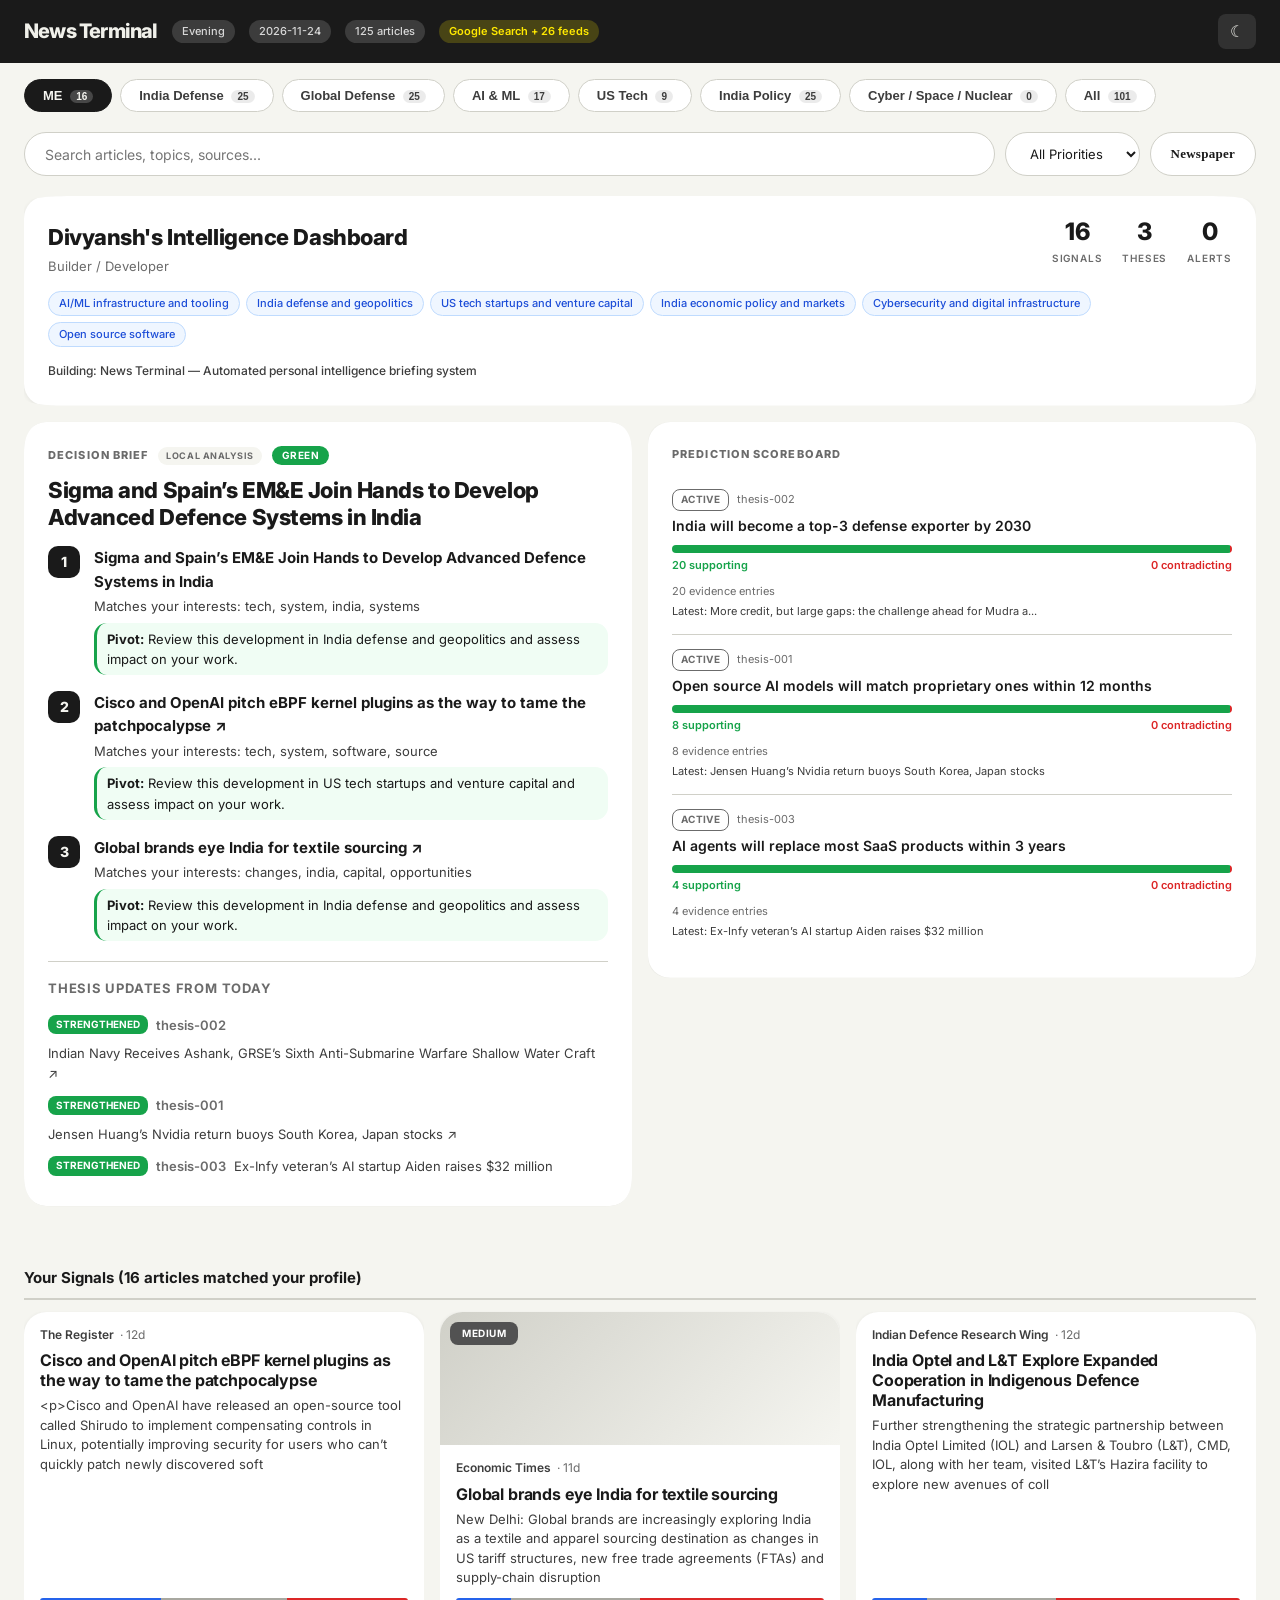
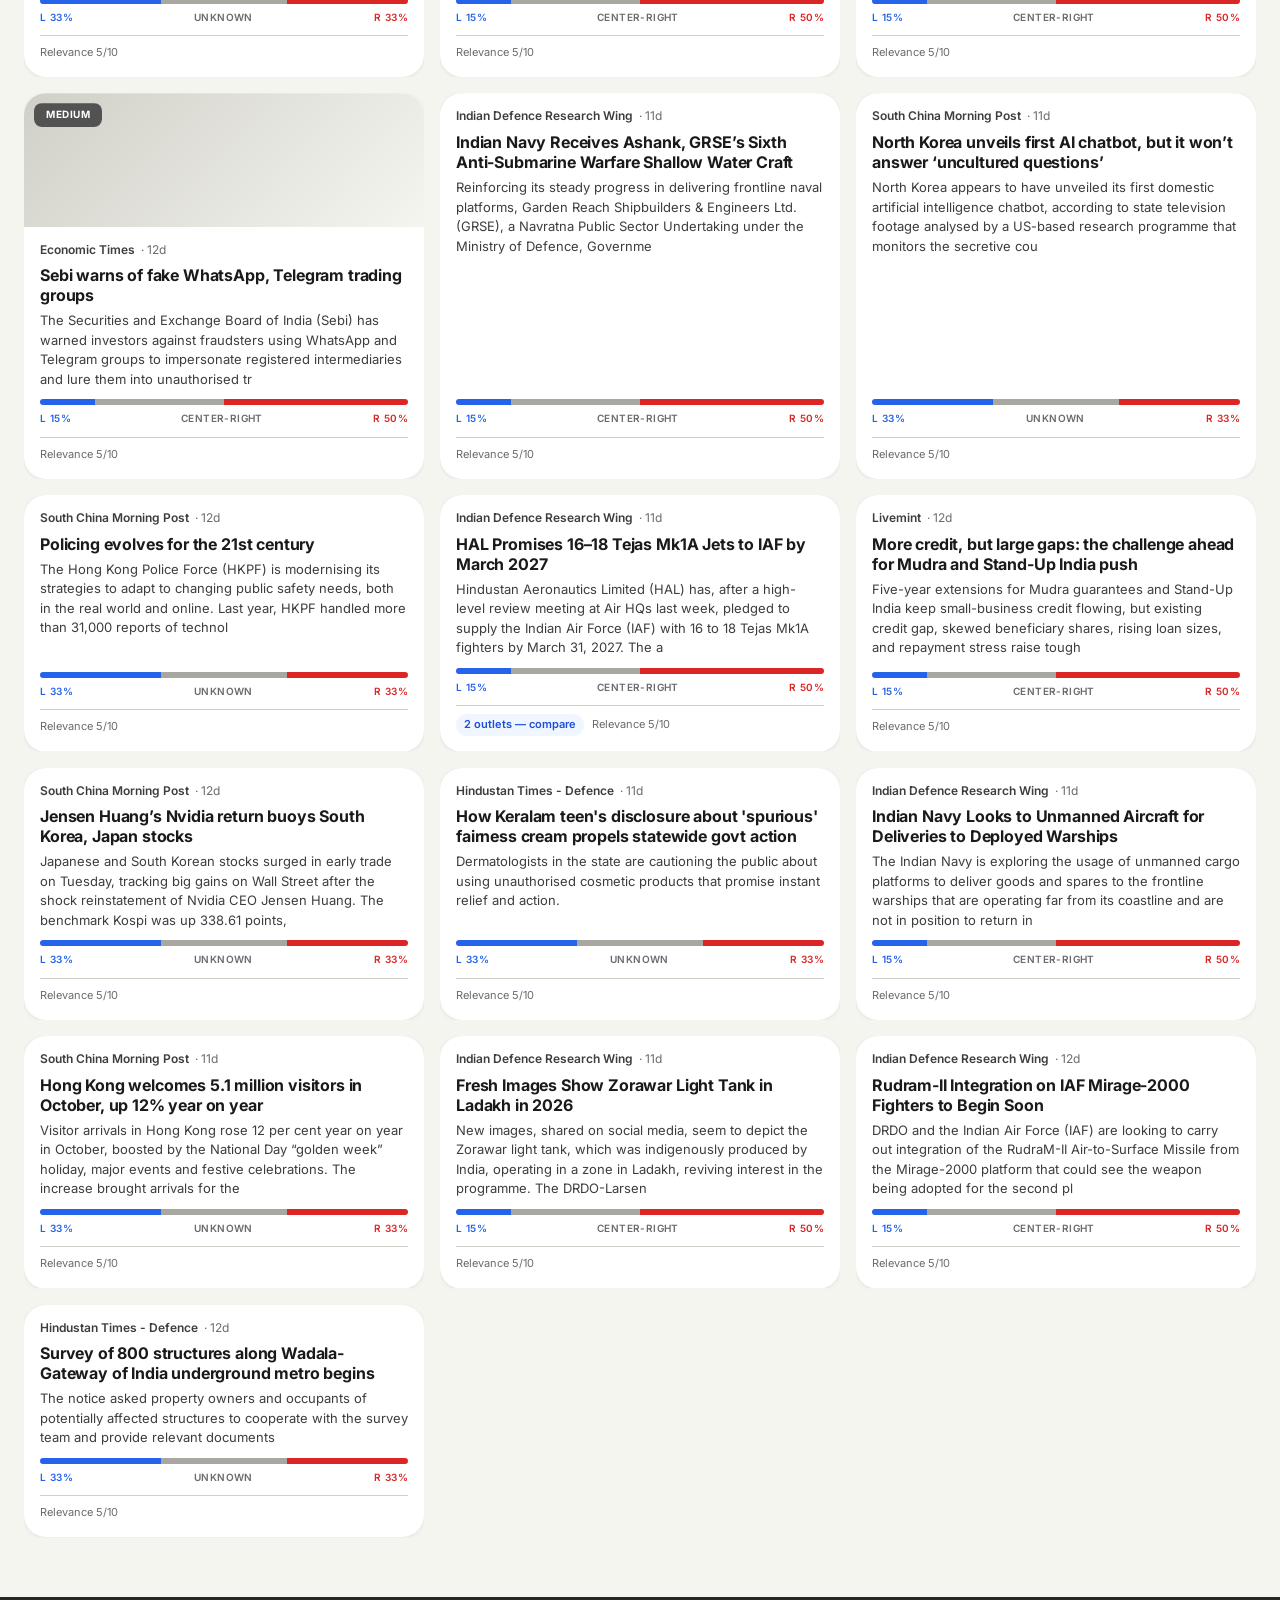
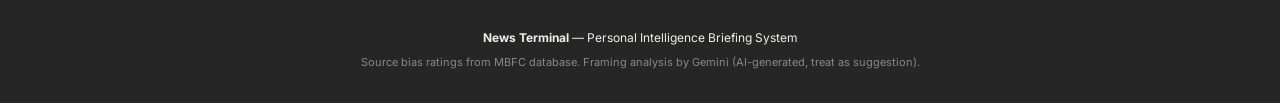
==== index.html @ 8376b2a1 "deploy: 3d74834f32199b08f7113f3675ec1d09729b3085" ====
<!DOCTYPE html>
<html lang="en" data-theme="auto">
<head>
  <meta charset="utf-8">
  <meta name="viewport" content="width=device-width, initial-scale=1">
  <title>News Terminal — Evening Briefing</title>
  <link rel="stylesheet" href="assets/style.css">
  <meta name="description" content="Personal Intelligence Briefing System — 2026-11-24">
</head>
<body>
  <!-- Squircle (quintic superellipse) clip-path definitions.
       Unlike border-radius (circular arcs with visible "pinch" at tangent transitions),
       these use continuous-curvature Bézier curves matching Apple's iOS corner shape.
       Each corner is a compound curve: ease-in → turn → ease-out. -->
  <svg width="0" height="0" style="position:absolute">
    <defs>
      <!-- Large squircle for cards (r≈6%, iOS-style smooth corners) -->
      <clipPath id="sq" clipPathUnits="objectBoundingBox">
        <path d="M 0.092,0 L 0.908,0
          C 0.935,0 0.948,0 0.961,0
          C 0.986,0 1,0.014 1,0.039
          C 1,0.052 1,0.065 1,0.092
          L 1,0.908
          C 1,0.935 1,0.948 1,0.961
          C 1,0.986 0.986,1 0.961,1
          C 0.948,1 0.935,1 0.908,1
          L 0.092,1
          C 0.065,1 0.052,1 0.039,1
          C 0.014,1 0,0.986 0,0.961
          C 0,0.948 0,0.935 0,0.908
          L 0,0.092
          C 0,0.065 0,0.052 0,0.039
          C 0,0.014 0.014,0 0.039,0
          C 0.052,0 0.065,0 0.092,0 Z"/>
      </clipPath>
      <!-- Small squircle for badges/pills (tighter radius) -->
      <clipPath id="sq-sm" clipPathUnits="objectBoundingBox">
        <path d="M 0.15,0 L 0.85,0
          C 0.9,0 0.94,0 0.96,0.01
          C 0.99,0.04 1,0.08 1,0.15
          L 1,0.85
          C 1,0.92 0.99,0.96 0.96,0.99
          C 0.94,1 0.9,1 0.85,1
          L 0.15,1
          C 0.08,1 0.04,0.99 0.01,0.96
          C 0,0.92 0,0.88 0,0.85
          L 0,0.15
          C 0,0.08 0.01,0.04 0.04,0.01
          C 0.08,0 0.12,0 0.15,0 Z"/>
      </clipPath>
    </defs>
  </svg>

  <header class="header">
    <div class="header-content">
      <div class="header-left">
        <h1 class="logo">News Terminal</h1>
        <span class="slot-badge">Evening</span>
        <span class="date-badge">2026-11-24</span>
        <span class="count-badge">125 articles</span>
        <span class="scan-badge">Google Search + 26 feeds</span>
      </div>
      <div class="header-right">
        <button id="theme-toggle" class="btn-icon" title="Toggle theme">
          <span class="icon-sun">&#9788;</span>
          <span class="icon-moon">&#9790;</span>
        </button>
      </div>
    </div>
  </header>

  <nav class="tabs" id="tabs">
    <button class="tab active" data-category="me">
      ME
      <span class="tab-count" data-count-for="me">0</span>
    </button>
    
    <button class="tab" data-category="india_defense">
      India Defense
      <span class="tab-count" data-count-for="india_defense">0</span>
    </button>
    
    <button class="tab" data-category="global_defense">
      Global Defense
      <span class="tab-count" data-count-for="global_defense">0</span>
    </button>
    
    <button class="tab" data-category="ai_ml">
      AI &amp; ML
      <span class="tab-count" data-count-for="ai_ml">0</span>
    </button>
    
    <button class="tab" data-category="us_tech">
      US Tech
      <span class="tab-count" data-count-for="us_tech">0</span>
    </button>
    
    <button class="tab" data-category="india_policy">
      India Policy
      <span class="tab-count" data-count-for="india_policy">0</span>
    </button>
    
    <button class="tab" data-category="emerging_threats">
      Cyber / Space / Nuclear
      <span class="tab-count" data-count-for="emerging_threats">0</span>
    </button>
    
    <button class="tab" data-category="all">
      All
      <span class="tab-count" data-count-for="all">0</span>
    </button>
    
  </nav>

  <main class="main">
    <div class="toolbar">
      <input type="text" id="search" class="search-input" placeholder="Search articles, topics, sources...">
      <select id="priority-filter" class="select-filter">
        <option value="all">All Priorities</option>
        <option value="CRITICAL">Critical</option>
        <option value="HIGH">High</option>
        <option value="MEDIUM">Medium</option>
        <option value="LOW">Low</option>
      </select>
      <button id="newspaper-btn" class="newspaper-btn" onclick="toggleNewspaper()">Newspaper</button>
    </div>

    <div id="hero-section" class="hero-section"></div>

    <div id="articles" class="article-grid">
      <div class="loading">Loading briefing data...</div>
    </div>

    <div id="empty-state" class="empty-state" style="display:none;">
      No articles match your filters.
    </div>
  </main>

  <footer class="footer">
    <p><strong>News Terminal</strong> &mdash; Personal Intelligence Briefing System</p>
    <p class="footer-meta">Source bias ratings from MBFC database. Framing analysis by Gemini (AI-generated, treat as suggestion).</p>
  </footer>

  <script src="assets/app.js"></script>
</body>
</html>
---- assets/style.css ----
/* News Terminal — Ground News inspired design */
@import url('https://fonts.googleapis.com/css2?family=Inter:wght@400;500;600;700;800&display=swap');

:root {
  --bg: #F5F5F0;
  --surface: #FFFFFF;
  --text: #1A1A1A;
  --text-secondary: #3D3D3D;
  --text-muted: #6B6B6B;
  --border: #D0D0C8;
  --accent: #1A1A1A;
  --accent-hover: #FFE900;
  --critical: #B91C1C;
  --high: #C2410C;
  --medium: #525252;
  --low: #78716C;
  --bias-left: #2563EB;
  --bias-center: #A8A8A0;
  --bias-right: #DC2626;
  --shadow: 0 1px 4px rgba(0,0,0,0.08);
  --radius: 1.4rem;
  --radius-sm: 0.8rem;
}

[data-theme="dark"] {
  --bg: #141414;
  --surface: #1E1E1E;
  --text: #F0F0EA;
  --text-secondary: #C8C8C0;
  --text-muted: #8A8A80;
  --border: #2E2E2E;
  --accent: #F0F0EA;
  --critical: #EF4444;
  --high: #F97316;
  --medium: #A3A3A3;
  --low: #737373;
  --bias-left: #60A5FA;
  --bias-center: #6B6B60;
  --bias-right: #F87171;
  --shadow: 0 1px 6px rgba(0,0,0,0.4);
}

* { margin: 0; padding: 0; box-sizing: border-box; }

body {
  font-family: 'Inter', -apple-system, BlinkMacSystemFont, 'Segoe UI', system-ui, sans-serif;
  background: var(--bg);
  color: var(--text);
  line-height: 1.56;
  min-height: 100vh;
  -webkit-font-smoothing: antialiased;
}

/* ── Header ── */
.header {
  background: #1A1A1A;
  color: #F0F0EA;
  position: sticky;
  top: 0;
  z-index: 100;
}
[data-theme="dark"] .header {
  background: #0A0A0A;
  border-bottom: 1px solid #2E2E2E;
}

.header-content {
  max-width: 1400px;
  margin: 0 auto;
  padding: 14px 24px;
  display: flex;
  align-items: center;
  justify-content: space-between;
}

.header-left { display: flex; align-items: center; gap: 14px; flex-wrap: wrap; }

.logo {
  font-size: 20px;
  font-weight: 800;
  letter-spacing: -0.04em;
  color: var(--bg);
}

.slot-badge, .date-badge, .count-badge {
  font-size: 11px;
  padding: 3px 10px;
  border-radius: 20px;
  background: rgba(255,255,255,0.15);
  color: rgba(255,255,255,0.8);
  font-weight: 500;
}

.scan-badge {
  font-size: 11px;
  padding: 3px 10px;
  border-radius: 20px;
  background: rgba(255,233,0,0.2);
  color: #FFE900;
  font-weight: 600;
}

.logo { color: #F0F0EA; }

.btn-icon {
  background: rgba(255,255,255,0.1);
  border: none;
  border-radius: 8px;
  padding: 8px 12px;
  cursor: pointer;
  color: #F0F0EA;
  font-size: 16px;
  transition: background 0.2s;
}
.btn-icon:hover { background: rgba(255,255,255,0.2); }

[data-theme="dark"] .icon-sun { display: inline; }
[data-theme="dark"] .icon-moon { display: none; }
[data-theme="light"] .icon-sun { display: none; }
[data-theme="light"] .icon-moon { display: inline; }

/* ── Tabs ── */
.tabs {
  max-width: 1400px;
  margin: 0 auto;
  padding: 16px 24px 0;
  display: flex;
  gap: 8px;
  overflow-x: auto;
  -webkit-overflow-scrolling: touch;
  position: relative;
}
.tabs::after {
  content: '';
  position: sticky;
  right: 0;
  min-width: 40px;
  background: linear-gradient(to right, transparent, var(--bg));
  pointer-events: none;
  flex-shrink: 0;
}

.tab {
  padding: 8px 18px;
  border: 1px solid var(--border);
  background: var(--surface);
  color: var(--text-secondary);
  font-size: 13px;
  font-weight: 600;
  cursor: pointer;
  border-radius: 24px;
  white-space: nowrap;
  transition: all 0.2s;
}

.tab:hover { color: var(--text); border-color: var(--text-muted); }
.tab.active {
  background: var(--accent);
  color: var(--bg);
  border-color: var(--accent);
}

.tab-count {
  font-size: 10px;
  background: rgba(0,0,0,0.08);
  padding: 1px 6px;
  border-radius: 10px;
  margin-left: 4px;
}
.tab.active .tab-count { background: rgba(255,255,255,0.2); }

/* ── Main ── */
.main {
  max-width: 1400px;
  margin: 0 auto;
  padding: 20px 24px 60px;
}

.toolbar {
  display: flex;
  gap: 10px;
  margin-bottom: 20px;
}

.search-input {
  flex: 1;
  padding: 12px 20px;
  border: 1.5px solid var(--border);
  border-radius: var(--radius);
  font-size: 14px;
  background: var(--surface);
  color: var(--text);
  outline: none;
  font-family: inherit;
  transition: border-color 0.2s, box-shadow 0.2s;
}
.search-input:focus { border-color: var(--accent); box-shadow: 0 0 0 3px rgba(0,0,0,0.06); }

.select-filter {
  padding: 12px 20px;
  border: 1.5px solid var(--border);
  border-radius: var(--radius);
  font-size: 13px;
  background: var(--surface);
  color: var(--text);
  cursor: pointer;
  font-family: inherit;
  transition: border-color 0.2s;
}
.select-filter:hover { border-color: var(--text-muted); }

/* ── Hero Section ── */
.hero-section {
  display: grid;
  grid-template-columns: repeat(auto-fit, minmax(320px, 1fr));
  gap: 16px;
  margin-bottom: 24px;
}
.hero-section:empty { display: none; }

.hero-card {
  background: var(--surface);
  border-radius: var(--radius);
  clip-path: url(#sq);
  overflow: hidden;
  box-shadow: var(--shadow);
  display: flex;
  flex-direction: column;
  transition: box-shadow 0.3s ease-out, transform 0.2s ease-out;
}
.hero-card:hover { box-shadow: 0 6px 20px rgba(0,0,0,0.12); transform: translateY(-2px); }

.hero-card .hero-img-wrap {
  position: relative;
  overflow: hidden;
  aspect-ratio: 2/1;
  background: var(--border);
}
.hero-card .hero-img-wrap img {
  width: 100%;
  height: 100%;
  object-fit: cover;
  transition: transform 0.3s ease-out;
}
.hero-card:hover .hero-img-wrap img { transform: scale(1.1); }

.hero-content {
  padding: 16px 18px;
  flex: 1;
  display: flex;
  flex-direction: column;
}
.hero-title {
  font-size: 18px;
  font-weight: 700;
  line-height: 1.25;
  margin: 6px 0 8px;
  letter-spacing: -0.02em;
}
.hero-title a { color: var(--text); text-decoration: none; }
.hero-title a:hover { text-decoration: underline; }
.hero-summary {
  font-size: 13px;
  color: var(--text-secondary);
  line-height: 1.5;
  flex: 1;
}

.hero-thumb {
  width: 100%;
  height: 100%;
  object-fit: cover;
}

/* ── Article Cards ── */
.article-grid {
  display: grid;
  grid-template-columns: repeat(auto-fill, minmax(340px, 1fr));
  gap: 16px;
}

.article-card {
  background: var(--surface);
  border-radius: var(--radius);
  clip-path: url(#sq);
  overflow: hidden;
  box-shadow: var(--shadow);
  display: flex;
  flex-direction: column;
  transition: box-shadow 0.3s ease-out, transform 0.2s ease-out;
}
.article-card:hover { box-shadow: 0 6px 20px rgba(0,0,0,0.12); transform: translateY(-2px); }

.card-img-wrap {
  position: relative;
  overflow: hidden;
  aspect-ratio: 16/9;
  background: var(--border);
}
.card-img-wrap img {
  width: 100%;
  height: 100%;
  object-fit: cover;
  transition: transform 0.3s ease-out;
}
.article-card:hover .card-img-wrap img { transform: scale(1.1); }

.card-priority-flag {
  position: absolute;
  top: 10px;
  left: 10px;
  padding: 4px 12px;
  clip-path: url(#sq-sm);
  border-radius: 8px;
  font-size: 10px;
  font-weight: 700;
  text-transform: uppercase;
  color: white;
  letter-spacing: 0.05em;
  z-index: 1;
}
.card-priority-flag.critical { background: var(--critical); }
.card-priority-flag.high { background: var(--high); }
.card-priority-flag.medium { background: var(--medium); }
.card-priority-flag.low { background: var(--low); }

.card-inner {
  padding: 14px 16px 16px;
  flex: 1;
  display: flex;
  flex-direction: column;
}

.card-source-row {
  display: flex;
  align-items: center;
  gap: 6px;
  font-size: 12px;
  color: var(--text-muted);
  margin-bottom: 6px;
}

.card-source-name { font-weight: 600; color: var(--text-secondary); }

.card-title {
  font-size: 16px;
  font-weight: 700;
  line-height: 1.25;
  margin-bottom: 6px;
  letter-spacing: -0.01em;
}
.card-title a { color: var(--text); text-decoration: none; }
.card-title a:hover { text-decoration: underline; }

.card-summary {
  font-size: 13px;
  color: var(--text-secondary);
  line-height: 1.5;
  margin-bottom: 10px;
  flex: 1;
}

/* ── Bias Distribution Bar ── */
.bias-bar-wrap { margin-top: auto; }

.bias-bar {
  display: flex;
  width: 100%;
  height: 6px;
  border-radius: 3px;
  overflow: hidden;
  margin-bottom: 6px;
}

.bias-seg-left { background: var(--bias-left); }
.bias-seg-center { background: var(--bias-center); }
.bias-seg-right { background: var(--bias-right); }

.bias-labels {
  display: flex;
  justify-content: space-between;
  font-size: 10px;
  font-weight: 600;
  color: var(--text-muted);
  text-transform: uppercase;
  letter-spacing: 0.04em;
}
.bias-labels .lbl-left { color: var(--bias-left); }
.bias-labels .lbl-right { color: var(--bias-right); }

/* ── Card Meta / Tags ── */
.card-meta {
  display: flex;
  align-items: center;
  gap: 8px;
  font-size: 11px;
  color: var(--text-muted);
  flex-wrap: wrap;
  padding-top: 8px;
  border-top: 1px solid var(--border);
  margin-top: 10px;
}

.tag {
  background: var(--bg);
  padding: 2px 8px;
  border-radius: 12px;
  font-size: 11px;
  font-weight: 500;
}

.cluster-tag {
  cursor: pointer;
  background: #EFF6FF;
  color: #1D4ED8;
  font-weight: 600;
}
[data-theme="dark"] .cluster-tag { background: #1E3A5F; color: #93C5FD; }
.cluster-tag:hover { text-decoration: underline; }

.cluster-back {
  grid-column: 1 / -1;
  padding: 12px 0;
  font-size: 13px;
  color: var(--text-secondary);
  border-bottom: 1px solid var(--border);
  margin-bottom: 4px;
}

/* ── Compact LOW-priority ── */
.article-card.compact {
  flex-direction: row;
  align-items: center;
  padding: 10px 16px;
  gap: 10px;
  border-radius: var(--radius-sm);
}
.article-card.compact .card-priority-flag { position: static; }
.compact-title {
  font-size: 14px;
  font-weight: 500;
  color: var(--text);
  text-decoration: none;
  flex: 1;
  min-width: 0;
  white-space: nowrap;
  overflow: hidden;
  text-overflow: ellipsis;
}
.compact-title:hover { text-decoration: underline; }
.compact-source { font-size: 11px; color: var(--text-muted); white-space: nowrap; }
.compact-time { font-size: 11px; color: var(--text-muted); white-space: nowrap; }

/* ── Framing Details ── */
.card-actions {
  padding: 0 16px 14px;
  display: flex;
  gap: 8px;
}

.btn-link {
  font-size: 12px;
  color: var(--text-muted);
  text-decoration: none;
  cursor: pointer;
  border: none;
  background: none;
  padding: 0;
  font-family: inherit;
}
.btn-link:hover { color: var(--text); text-decoration: underline; }

.framing-details {
  display: none;
  margin: 0 16px 14px;
  padding: 12px;
  background: var(--bg);
  border-radius: var(--radius-sm);
  font-size: 13px;
}
.framing-details.open { display: block; }
.framing-details dt { font-weight: 700; font-size: 10px; text-transform: uppercase; color: var(--text-muted); margin-top: 8px; letter-spacing: 0.05em; }
.framing-details dt:first-child { margin-top: 0; }
.framing-details dd { color: var(--text-secondary); margin: 2px 0 0 0; }

/* ── Load More ── */
.load-more {
  grid-column: 1 / -1;
  padding: 14px;
  margin-top: 4px;
  border: 2px dashed var(--border);
  border-radius: var(--radius);
  background: none;
  color: var(--text-secondary);
  font-size: 14px;
  font-weight: 600;
  cursor: pointer;
  text-align: center;
  font-family: inherit;
  transition: all 0.2s;
}
.load-more:hover { background: var(--surface); color: var(--text); border-color: var(--text-muted); }

/* ── ME Tab ── */
.me-container {
  grid-column: 1 / -1;
  display: flex;
  flex-direction: column;
}

/* Profile Header */
.me-profile {
  background: var(--surface);
  border-radius: var(--radius);
  clip-path: url(#sq);
  padding: 24px;
  margin-bottom: 16px;
  box-shadow: var(--shadow);
}
.me-profile-top {
  display: flex;
  justify-content: space-between;
  align-items: flex-start;
  margin-bottom: 14px;
}
.me-profile-name {
  font-size: 22px;
  font-weight: 800;
  color: var(--text);
  letter-spacing: -0.02em;
}
.me-profile-role {
  font-size: 13px;
  color: var(--text-muted);
  display: block;
  margin-top: 2px;
}
.me-profile-stats {
  display: flex;
  gap: 20px;
}
.me-stat { text-align: center; }
.me-stat-num {
  display: block;
  font-size: 24px;
  font-weight: 800;
  color: var(--text);
  line-height: 1;
}
.me-stat-label {
  font-size: 10px;
  color: var(--text-muted);
  text-transform: uppercase;
  letter-spacing: 0.08em;
  font-weight: 600;
}
.me-profile-tags {
  display: flex;
  flex-wrap: wrap;
  gap: 6px;
  margin-bottom: 10px;
}
.me-pill {
  font-size: 11px;
  padding: 3px 10px;
  border-radius: 14px;
  font-weight: 500;
}
.me-pill-sector {
  background: #EFF6FF;
  color: #1D4ED8;
  border: 1px solid #BFDBFE;
}
[data-theme="dark"] .me-pill-sector { background: #1E3A5F; color: #93C5FD; border-color: #2563EB; }
.me-profile-building { margin-top: 6px; }
.me-building-tag {
  font-size: 12px;
  color: var(--text-secondary);
  font-weight: 500;
}

/* Links in brief */
.me-thing-link { color: var(--text); text-decoration: none; font-weight: 700; }
.me-thing-link:hover { text-decoration: underline; color: #1D4ED8; }
.me-evidence-link { color: var(--text-secondary); text-decoration: none; font-size: 13px; }
.me-evidence-link:hover { text-decoration: underline; color: var(--text); }

.me-split {
  display: grid;
  grid-template-columns: 1fr 1fr;
  gap: 16px;
  align-items: start;
  margin-bottom: 16px;
}
@media (max-width: 900px) {
  .me-split { grid-template-columns: 1fr; }
}

.me-brief {
  background: var(--surface);
  border-radius: var(--radius);
  clip-path: url(#sq);
  padding: 24px;
  margin-bottom: 20px;
  box-shadow: var(--shadow);
}

.me-brief-header {
  display: flex;
  align-items: center;
  gap: 10px;
  margin-bottom: 12px;
}

.me-label {
  font-size: 11px;
  font-weight: 800;
  text-transform: uppercase;
  letter-spacing: 0.1em;
  color: var(--text-muted);
}

.me-threat {
  font-size: 10px;
  font-weight: 700;
  color: white;
  padding: 2px 10px;
  border-radius: 12px;
  text-transform: uppercase;
  letter-spacing: 0.05em;
}
.me-gen-badge {
  font-size: 9px;
  font-weight: 700;
  padding: 2px 8px;
  border-radius: 10px;
  background: var(--bg);
  color: var(--text-muted);
  text-transform: uppercase;
  letter-spacing: 0.06em;
}

.me-headline {
  font-size: 22px;
  font-weight: 800;
  line-height: 1.2;
  letter-spacing: -0.02em;
  color: var(--text);
  margin-bottom: 8px;
}

.me-threat-detail {
  font-size: 14px;
  color: var(--critical);
  background: #FEF2F2;
  padding: 10px 14px;
  border-radius: var(--radius-sm);
  margin-bottom: 16px;
}
[data-theme="dark"] .me-threat-detail { background: #3B1111; }

.me-three {
  display: flex;
  flex-direction: column;
  gap: 16px;
  margin-top: 16px;
}

.me-thing {
  display: flex;
  gap: 14px;
  align-items: flex-start;
}

.me-thing-num {
  width: 32px;
  height: 32px;
  background: var(--accent);
  color: var(--bg);
  border-radius: 10px;
  display: flex;
  align-items: center;
  justify-content: center;
  font-weight: 800;
  font-size: 14px;
  flex-shrink: 0;
}
[data-theme="dark"] .me-thing-num { background: var(--text); color: var(--bg); }

.me-thing-content { flex: 1; }

.me-thing-signal {
  font-size: 15px;
  font-weight: 700;
  color: var(--text);
  margin-bottom: 4px;
}

.me-thing-why {
  font-size: 13px;
  color: var(--text-secondary);
  line-height: 1.5;
  margin-bottom: 6px;
}

.me-thing-pivot {
  font-size: 13px;
  color: var(--text);
  background: #F0FDF4;
  padding: 6px 10px;
  border-radius: var(--radius-sm);
  border-left: 3px solid #16a34a;
}
[data-theme="dark"] .me-thing-pivot { background: #0F2A1A; }

.me-thesis-updates {
  margin-top: 20px;
  padding-top: 16px;
  border-top: 1px solid var(--border);
}
.me-thesis-updates h3 {
  font-size: 13px;
  font-weight: 700;
  text-transform: uppercase;
  letter-spacing: 0.06em;
  color: var(--text-muted);
  margin-bottom: 10px;
}

.me-scoreboard {
  background: var(--surface);
  border-radius: var(--radius);
  clip-path: url(#sq);
  padding: 24px;
  box-shadow: var(--shadow);
}

.me-thesis-update {
  display: flex;
  align-items: center;
  gap: 8px;
  padding: 6px 0;
  font-size: 13px;
  flex-wrap: wrap;
}

.me-thesis-status {
  font-size: 10px;
  font-weight: 700;
  color: white;
  padding: 2px 8px;
  border-radius: 8px;
  text-transform: uppercase;
}

.me-thesis-id { color: var(--text-muted); font-weight: 600; }
.me-thesis-evidence { color: var(--text-secondary); }

.me-sb-card {
  padding: 14px 0;
  border-bottom: 1px solid var(--border);
}
.me-sb-card:last-child { border-bottom: none; }

.me-sb-status {
  display: flex;
  align-items: center;
  gap: 8px;
  margin-bottom: 6px;
}
.me-sb-id { font-size: 11px; color: var(--text-muted); }

.me-sb-thesis {
  font-size: 14px;
  font-weight: 600;
  color: var(--text);
  line-height: 1.35;
  margin-bottom: 10px;
}

.me-sb-bar-wrap { margin-bottom: 8px; }
.me-sb-bar {
  display: flex;
  height: 8px;
  border-radius: 4px;
  overflow: hidden;
  margin-bottom: 4px;
}
.me-sb-bar-for { background: #16a34a; min-width: 2px; }
.me-sb-bar-against { background: #dc2626; min-width: 2px; }
.me-sb-bar-labels {
  display: flex;
  justify-content: space-between;
  font-size: 11px;
}

.me-count-for { color: #16a34a; font-weight: 600; }
.me-count-against { color: #dc2626; font-weight: 600; }

.me-sb-meta {
  display: flex;
  flex-direction: column;
  gap: 3px;
  font-size: 11px;
  color: var(--text-muted);
}
.me-sb-latest {
  color: var(--text-secondary);
  text-decoration: none;
  font-size: 11px;
}
.me-sb-latest:hover { text-decoration: underline; color: var(--text); }

.me-sb-empty {
  padding: 20px 0;
  color: var(--text-muted);
  font-size: 14px;
}

.me-thesis-badge {
  font-size: 10px;
  padding: 2px 8px;
  border-radius: 8px;
  background: transparent;
  font-weight: 700;
  text-transform: uppercase;
  letter-spacing: 0.03em;
}

.me-cluster-alerts { margin-bottom: 16px; }
.me-cluster-alert {
  background: #FEF2F2;
  border: 1px solid #FECACA;
  border-radius: var(--radius-sm);
  padding: 14px;
  margin-bottom: 10px;
}
[data-theme="dark"] .me-cluster-alert { background: #2D1111; border-color: #5C2020; }
.me-cluster-alert-header {
  font-size: 14px;
  color: var(--text);
  margin-bottom: 8px;
  display: flex;
  align-items: center;
  gap: 8px;
  flex-wrap: wrap;
}
.me-cluster-articles {
  display: flex;
  flex-direction: column;
  gap: 4px;
}
.me-cluster-article-link {
  font-size: 13px;
  color: var(--text-secondary);
  text-decoration: none;
  padding: 2px 0;
}
.me-cluster-article-link:hover { color: var(--text); text-decoration: underline; }
.me-cluster-article-link::before { content: "\2022\00a0"; color: var(--text-muted); }

.me-section-title {
  font-size: 15px;
  font-weight: 700;
  color: var(--text);
  margin: 24px 0 12px;
  padding-bottom: 8px;
  border-bottom: 2px solid var(--border);
}

.me-signals-grid {
  display: grid;
  grid-template-columns: repeat(auto-fill, minmax(320px, 1fr));
  gap: 16px;
}

/* ── Newspaper Button ── */
.newspaper-btn {
  padding: 10px 20px;
  border: 1.5px solid var(--border);
  border-radius: var(--radius);
  font-size: 13px;
  font-weight: 600;
  background: var(--surface);
  color: var(--text);
  cursor: pointer;
  font-family: 'Georgia', 'Times New Roman', serif;
  letter-spacing: 0.02em;
  transition: all 0.2s;
}
.newspaper-btn:hover { border-color: var(--text-muted); }
.newspaper-btn.active { background: var(--accent); color: var(--bg); border-color: var(--accent); }

/* ── Newspaper Layout ── */
@import url('https://fonts.googleapis.com/css2?family=Playfair+Display:wght@400;700;800;900&family=Lora:wght@400;500;600;700&display=swap');

.np {
  max-width: 100%;
  margin: 0 -24px;
  width: calc(100% + 48px);
  background: #FDFCF8;
  padding: 40px 56px;
}
[data-theme="dark"] .np { background: #1C1C18; }

.np-masthead {
  text-align: center;
  margin-bottom: 20px;
}
.np-masthead-inner {
  padding: 16px 0;
  display: flex;
  align-items: center;
  justify-content: space-between;
}
.np-title {
  font-family: 'Playfair Display', Georgia, serif;
  font-size: 52px;
  font-weight: 900;
  letter-spacing: 0.12em;
  color: var(--text);
}
.np-edition, .np-date {
  font-family: 'Lora', Georgia, serif;
  font-size: 12px;
  color: var(--text-muted);
  text-transform: uppercase;
  letter-spacing: 0.1em;
}

.np-rule {
  height: 1px;
  background: var(--text);
  opacity: 0.2;
  margin: 16px 0;
}
.np-rule-double {
  height: 4px;
  border-top: 2px solid var(--text);
  border-bottom: 1px solid var(--text);
  opacity: 0.7;
}

/* Brief box */
.np-brief-box {
  border: 1.5px solid var(--border);
  padding: 14px 18px;
  margin-bottom: 20px;
  background: rgba(0,0,0,0.02);
  border-radius: 4px;
}
[data-theme="dark"] .np-brief-box { background: rgba(255,255,255,0.03); }
.np-brief-label {
  font-family: 'Inter', sans-serif;
  font-size: 9px;
  font-weight: 800;
  text-transform: uppercase;
  letter-spacing: 0.12em;
  color: var(--text-muted);
  margin-bottom: 6px;
}
.np-brief-headline {
  font-family: 'Playfair Display', Georgia, serif;
  font-size: 16px;
  font-weight: 700;
  color: var(--text);
  line-height: 1.3;
  margin-bottom: 8px;
}
.np-brief-item {
  font-family: 'Lora', Georgia, serif;
  font-size: 13px;
  color: var(--text-secondary);
  line-height: 1.5;
  margin-bottom: 2px;
}

/* Lead story */
.np-lead {
  text-align: center;
  padding: 20px 0 24px;
}
.np-lead-headline {
  font-family: 'Playfair Display', Georgia, serif;
  font-size: 44px;
  font-weight: 900;
  line-height: 1.1;
  color: var(--text);
  letter-spacing: -0.02em;
  margin-bottom: 12px;
}
.np-lead-meta {
  font-family: 'Lora', Georgia, serif;
  font-size: 13px;
  color: var(--text-muted);
  text-transform: uppercase;
  letter-spacing: 0.08em;
  margin-bottom: 14px;
}
.np-lead-body {
  font-family: 'Lora', Georgia, serif;
  font-size: 17px;
  line-height: 1.75;
  color: var(--text-secondary);
  max-width: 800px;
  margin: 0 auto;
  column-count: 2;
  column-gap: 40px;
  column-rule: 1px solid rgba(0,0,0,0.1);
  text-align: justify;
}
[data-theme="dark"] .np-lead-body { column-rule-color: rgba(255,255,255,0.08); }

/* Two-column section */
.np-two-col {
  display: grid;
  grid-template-columns: 1fr 1fr;
  gap: 0;
  border-top: none;
}
.np-col-story {
  padding: 16px 28px;
}
.np-col-story:first-child {
  border-right: 1px solid rgba(0,0,0,0.15);
}
[data-theme="dark"] .np-col-story:first-child { border-right-color: rgba(255,255,255,0.1); }

.np-col-headline {
  font-family: 'Playfair Display', Georgia, serif;
  font-size: 22px;
  font-weight: 700;
  line-height: 1.2;
  color: var(--text);
  margin-bottom: 8px;
}
.np-col-meta {
  font-family: 'Lora', Georgia, serif;
  font-size: 11px;
  color: var(--text-muted);
  text-transform: uppercase;
  letter-spacing: 0.05em;
  margin-bottom: 8px;
}
.np-col-body {
  font-family: 'Lora', Georgia, serif;
  font-size: 14px;
  line-height: 1.65;
  color: var(--text-secondary);
}

/* Five-column compact section (5×4 grid for articles #4-20+) */
.np-three-col {
  display: grid;
  grid-template-columns: repeat(5, 1fr);
  gap: 0;
}
.np-compact-story {
  padding: 16px 22px;
  border-right: 1px solid rgba(0,0,0,0.12);
  border-bottom: 1px solid rgba(0,0,0,0.06);
}
.np-compact-story:nth-child(5n) { border-right: none; }
[data-theme="dark"] .np-compact-story { border-right-color: rgba(255,255,255,0.08); border-bottom-color: rgba(255,255,255,0.04); }

.np-compact-headline {
  font-family: 'Playfair Display', Georgia, serif;
  font-size: 15px;
  font-weight: 700;
  line-height: 1.25;
  margin-bottom: 4px;
}
.np-compact-headline a { color: var(--text); text-decoration: none; }
.np-compact-headline a:hover { text-decoration: underline; }

.np-compact-meta {
  font-size: 10px;
  color: var(--text-muted);
  text-transform: uppercase;
  letter-spacing: 0.04em;
  margin-bottom: 4px;
}
.np-compact-summary {
  font-family: 'Lora', Georgia, serif;
  font-size: 13px;
  line-height: 1.6;
  color: var(--text-secondary);
  text-align: justify;
}

.np-pri-badge {
  display: inline-block;
  font-family: 'Inter', sans-serif;
  font-size: 9px;
  font-weight: 700;
  text-transform: uppercase;
  letter-spacing: 0.06em;
  color: white;
  padding: 2px 8px;
  border-radius: 3px;
  margin-bottom: 6px;
}

.np-footer {
  text-align: center;
  font-family: 'Lora', Georgia, serif;
  font-size: 11px;
  color: var(--text-muted);
  padding-top: 12px;
  letter-spacing: 0.04em;
}

@media (max-width: 768px) {
  .np { padding: 20px 16px; margin: 0 -16px; width: calc(100% + 32px); }
  .np-title { font-size: 28px; letter-spacing: 0.06em; }
  .np-lead-headline { font-size: 26px; }
  .np-lead-body { column-count: 1; }
  .np-two-col { grid-template-columns: 1fr; }
  .np-col-story:first-child { border-right: none; border-bottom: 1px solid rgba(0,0,0,0.1); }
  .np-three-col { grid-template-columns: 1fr 1fr; }
  .np-compact-story:nth-child(5n) { border-right: 1px solid rgba(0,0,0,0.12); }
  .np-compact-story:nth-child(2n) { border-right: none; }
}
@media (max-width: 480px) {
  .np-three-col { grid-template-columns: 1fr; }
  .np-compact-story { border-right: none !important; }
  .np-masthead-inner { flex-direction: column; gap: 4px; }
}

/* ── States ── */
.loading, .empty-state {
  text-align: center;
  padding: 80px 20px;
  color: var(--text-muted);
  font-size: 15px;
  grid-column: 1 / -1;
}

/* ── Footer ── */
.footer {
  background: #262626;
  color: #EEEFE9;
  padding: 32px 24px;
  text-align: center;
  font-size: 12px;
}
.footer-meta { margin-top: 6px; font-size: 11px; color: #888; }

/* ── Responsive ── */
@media (max-width: 768px) {
  .header-content { padding: 10px 16px; }
  .tabs { padding: 12px 16px 0; }
  .main { padding: 16px 16px 40px; }
  .toolbar { flex-direction: column; }
  .article-grid { grid-template-columns: 1fr; }
  .hero-section { grid-template-columns: 1fr; }
  .hero-title { font-size: 16px; }
  .card-title { font-size: 15px; }
}

@media (max-width: 480px) {
  .header-left { gap: 8px; }
  .slot-badge, .date-badge { display: none; }
}
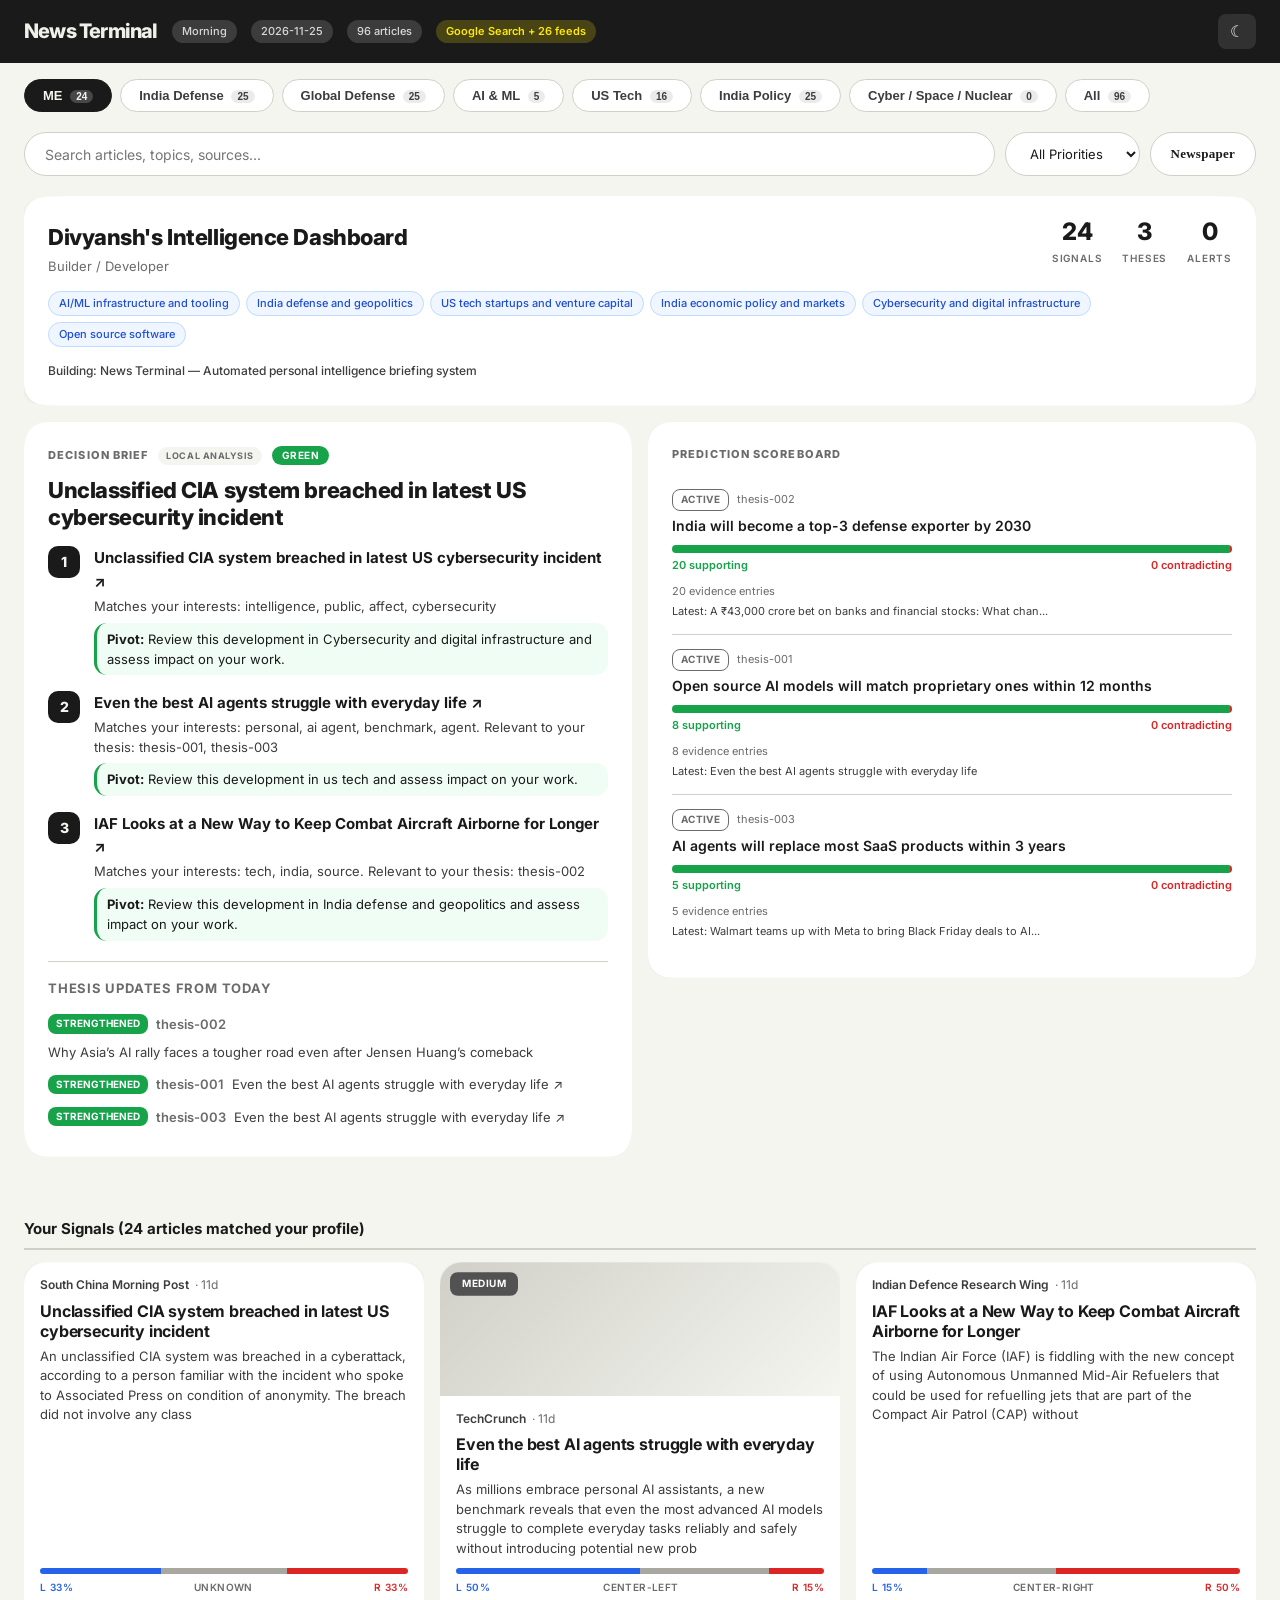
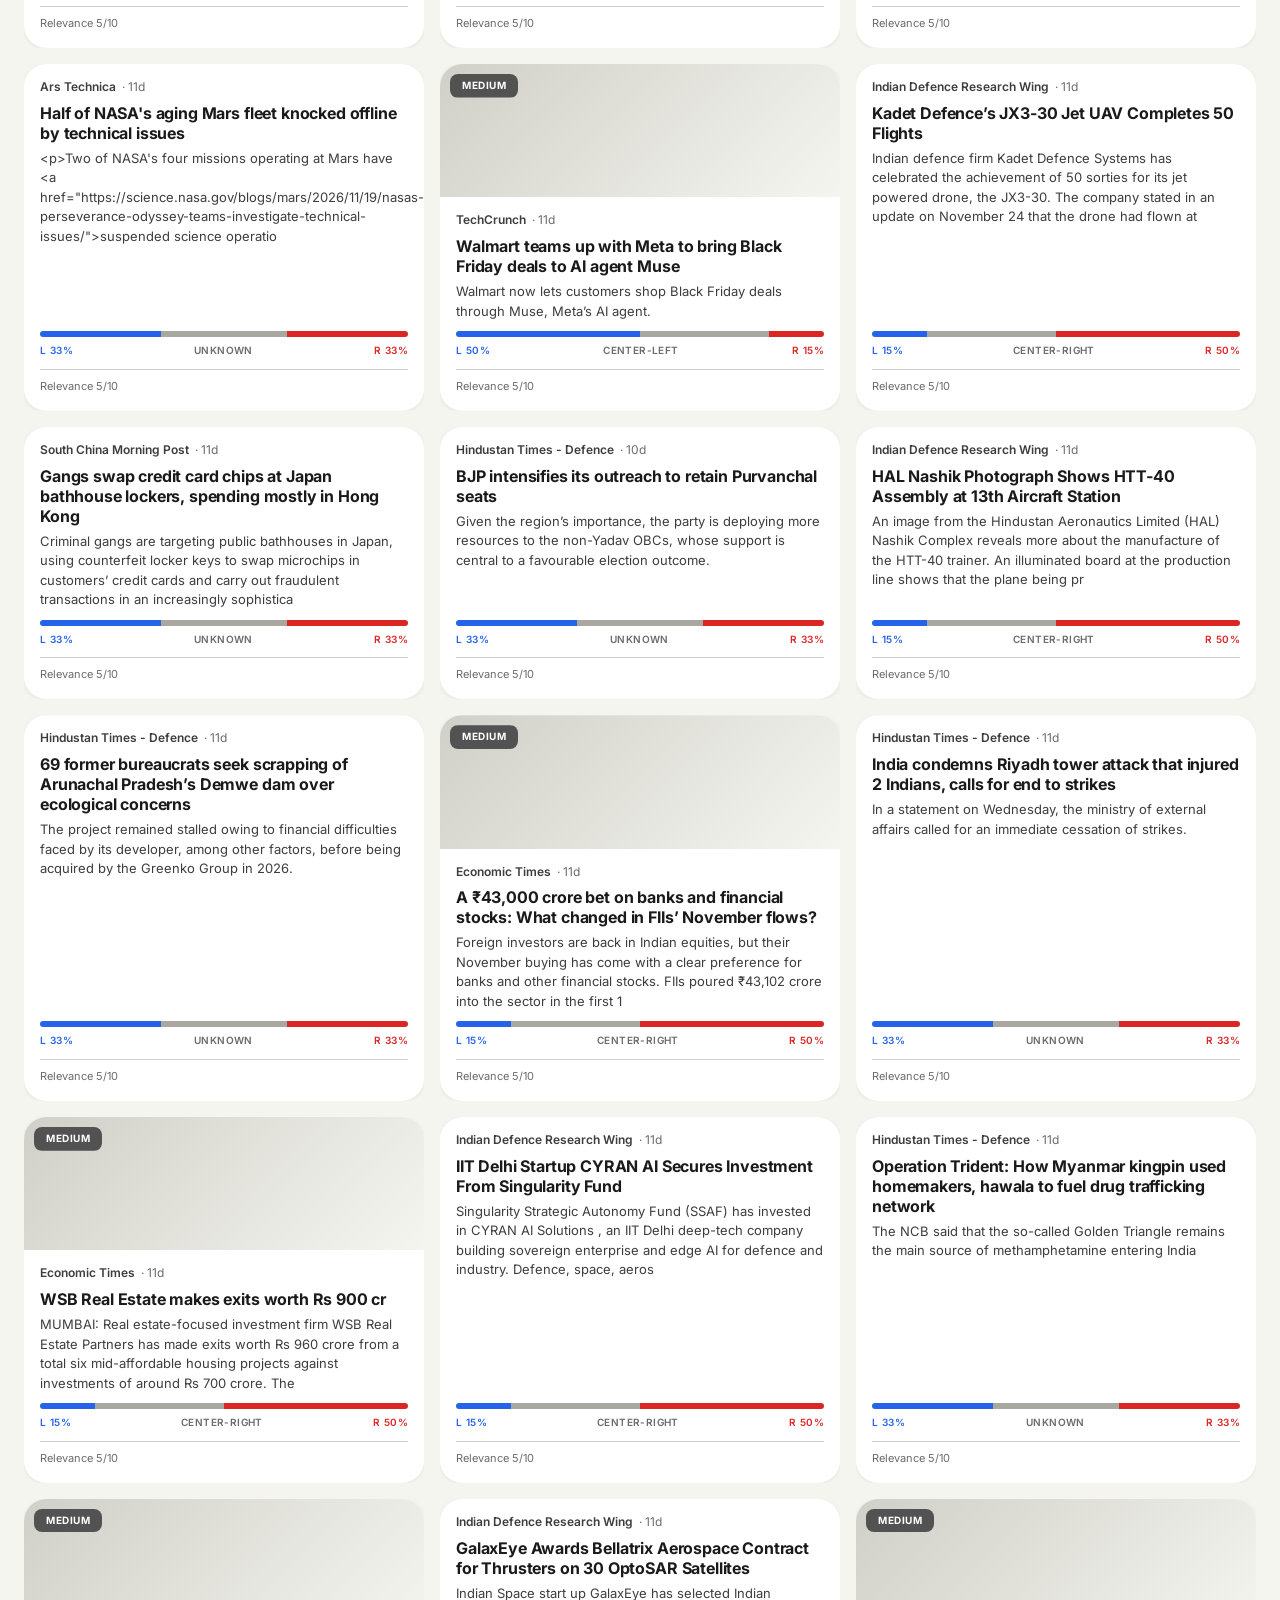
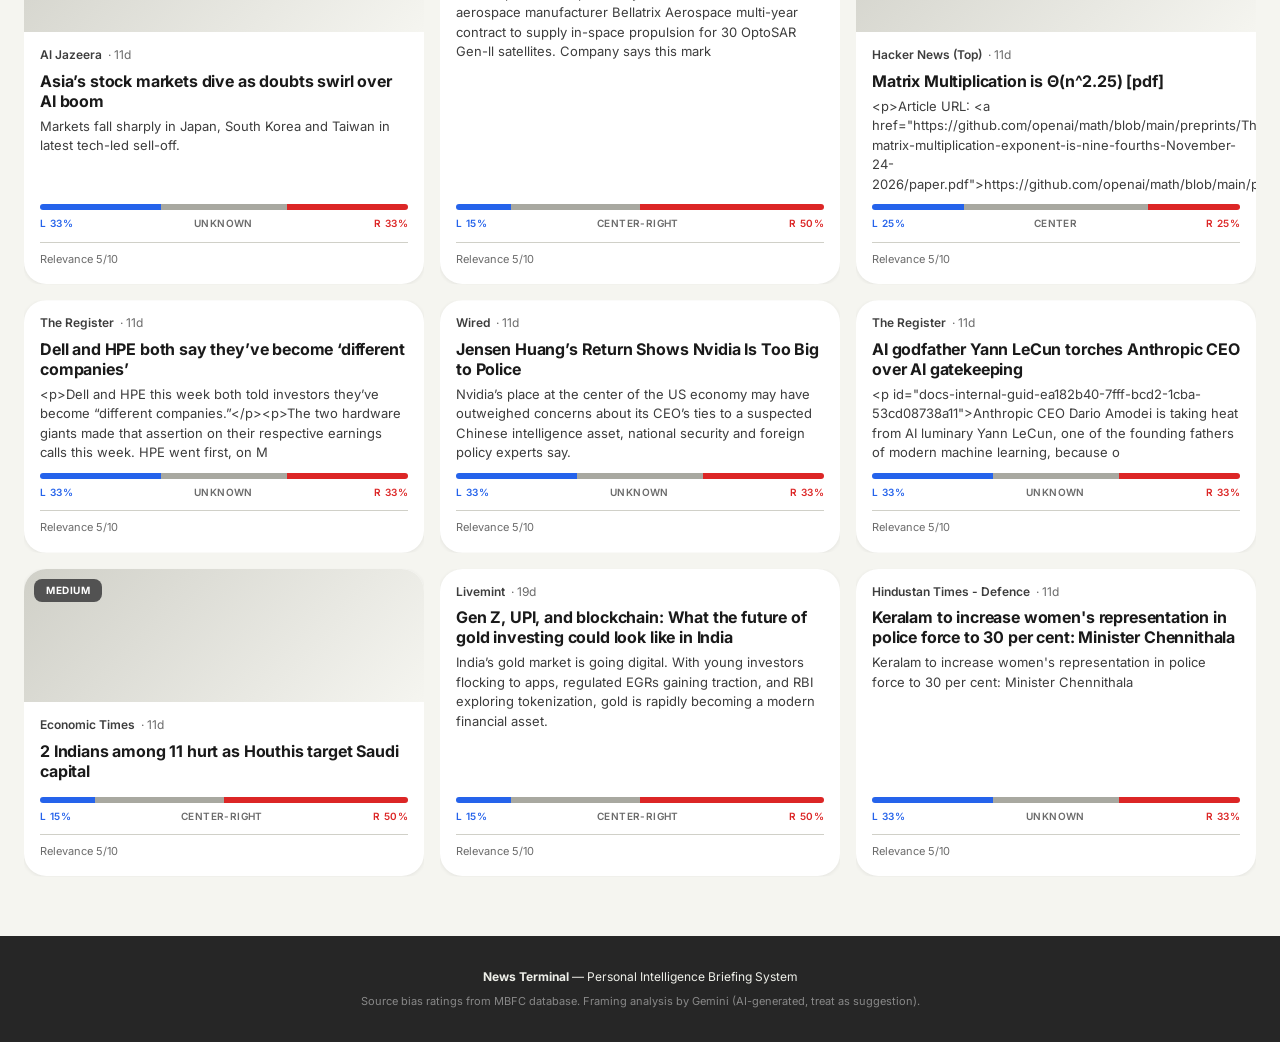
==== commit eae683f5: "deploy: 3d74834f32199b08f7113f3675ec1d09729b3085" ====
--- a/index.html
+++ b/index.html
@@ -3,9 +3,9 @@
 <head>
   <meta charset="utf-8">
   <meta name="viewport" content="width=device-width, initial-scale=1">
-  <title>News Terminal — Evening Briefing</title>
+  <title>News Terminal — Morning Briefing</title>
   <link rel="stylesheet" href="assets/style.css">
-  <meta name="description" content="Personal Intelligence Briefing System — 2026-11-24">
+  <meta name="description" content="Personal Intelligence Briefing System — 2026-11-25">
 </head>
 <body>
   <!-- Squircle (quintic superellipse) clip-path definitions.
@@ -55,9 +55,9 @@
     <div class="header-content">
       <div class="header-left">
         <h1 class="logo">News Terminal</h1>
-        <span class="slot-badge">Evening</span>
-        <span class="date-badge">2026-11-24</span>
-        <span class="count-badge">125 articles</span>
+        <span class="slot-badge">Morning</span>
+        <span class="date-badge">2026-11-25</span>
+        <span class="count-badge">96 articles</span>
         <span class="scan-badge">Google Search + 26 feeds</span>
       </div>
       <div class="header-right">
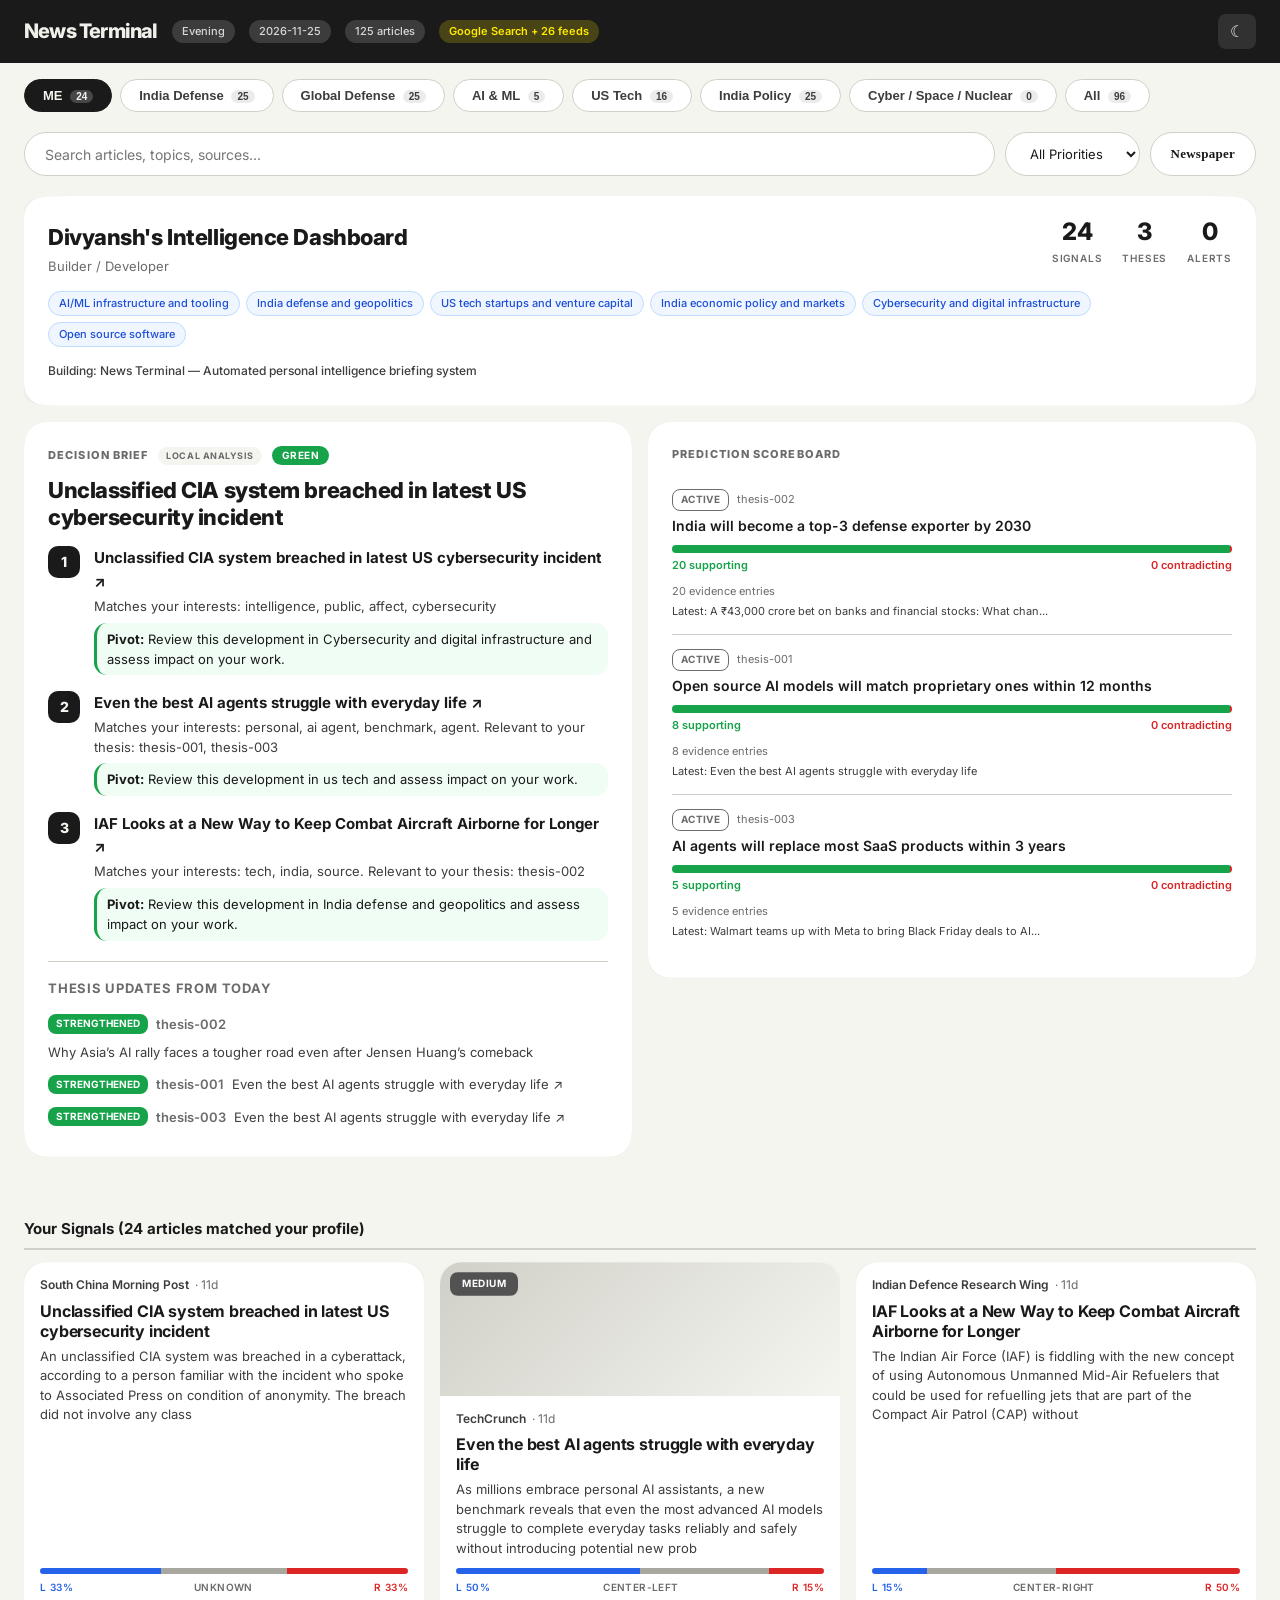
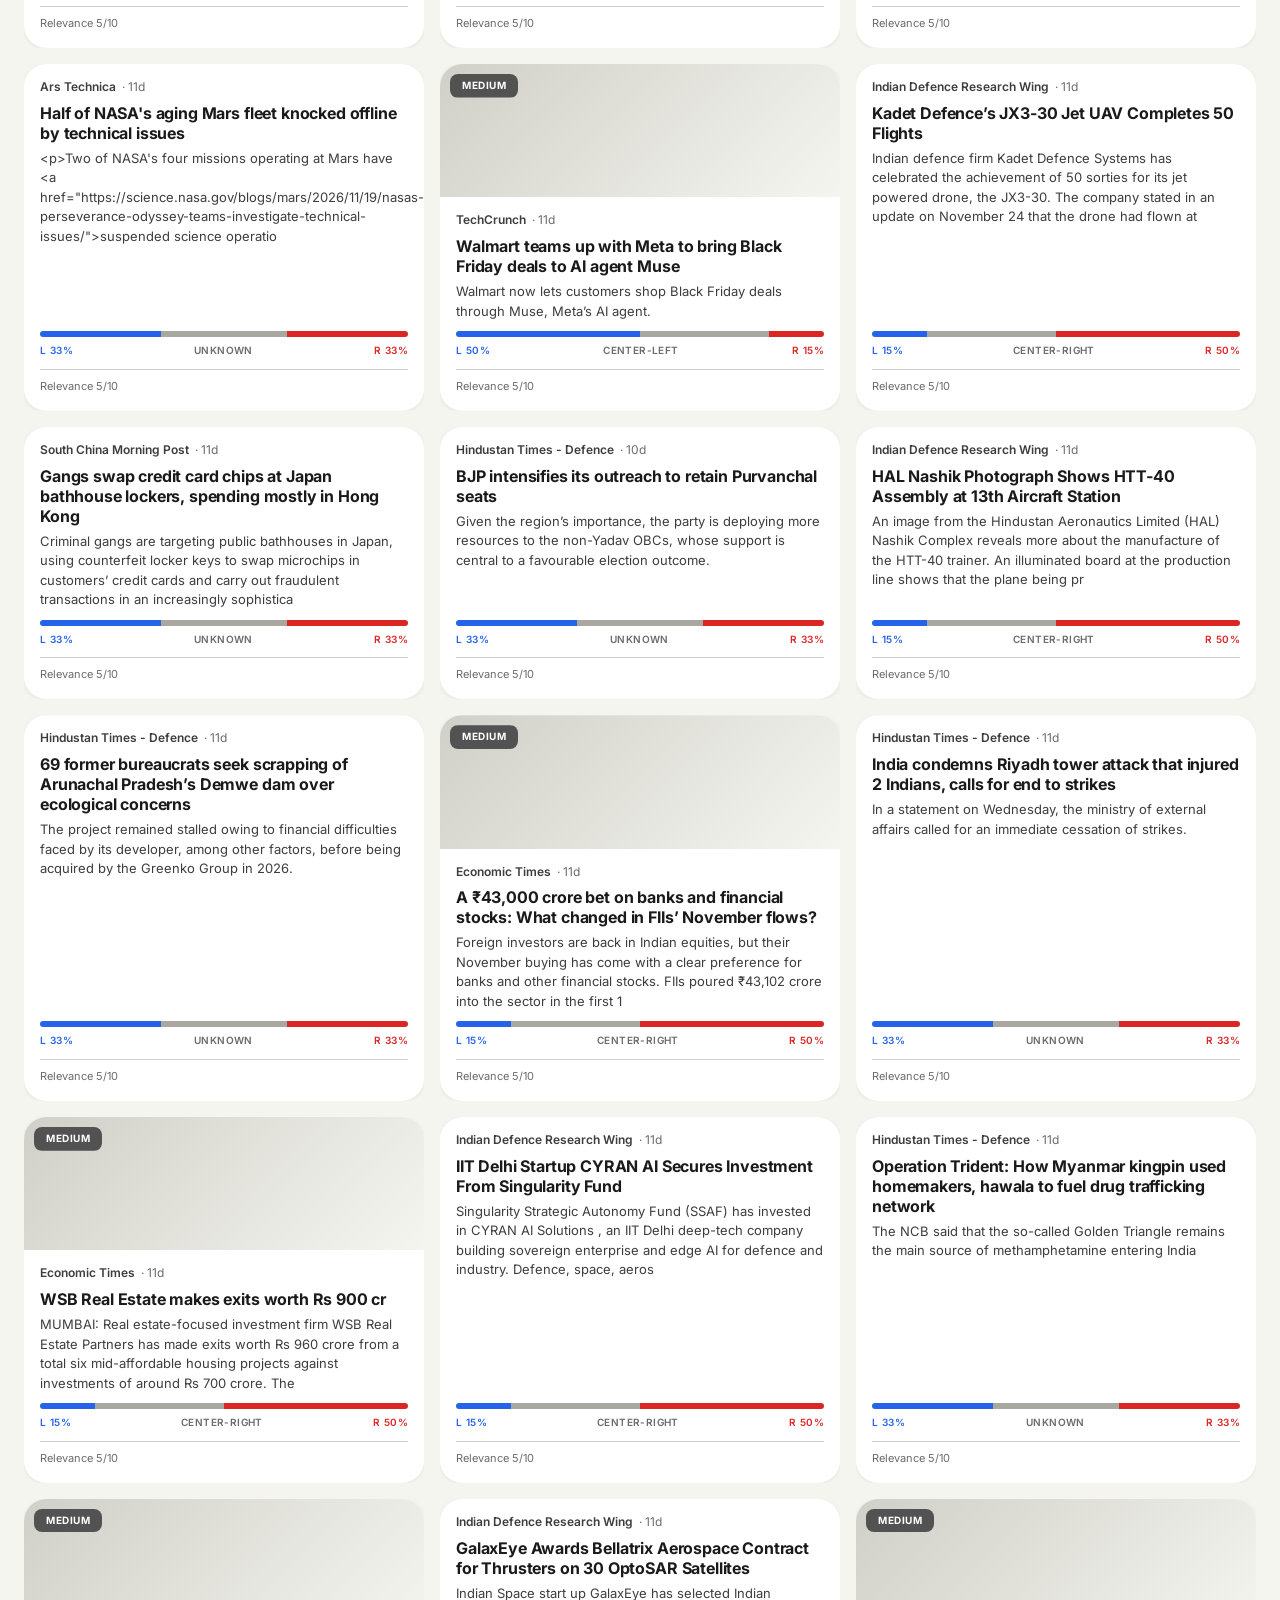
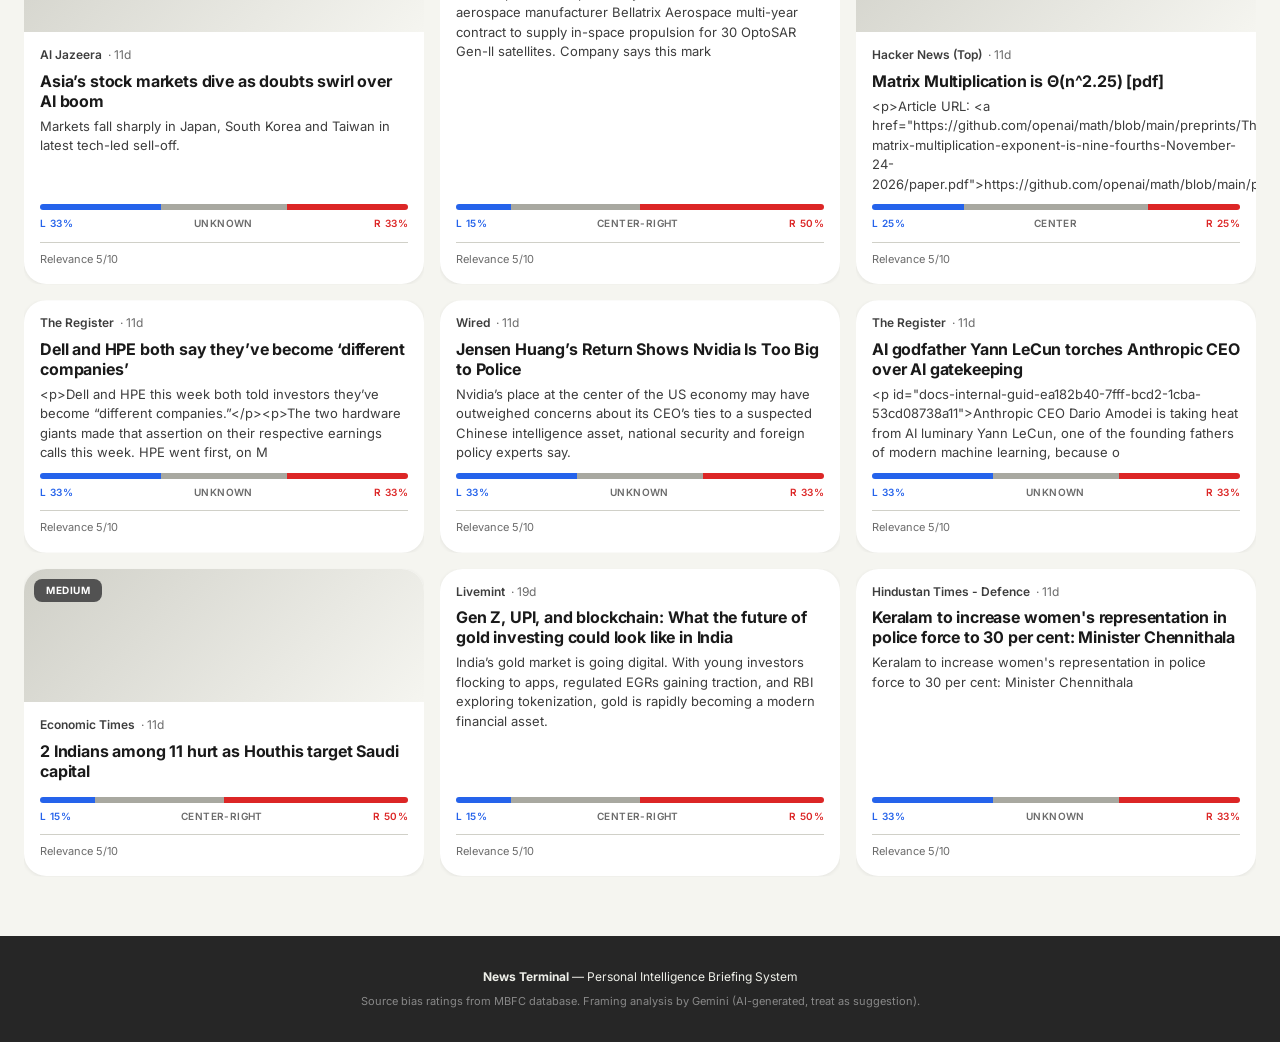
==== commit 2f51fd79: "deploy: 3d74834f32199b08f7113f3675ec1d09729b3085" ====
--- a/index.html
+++ b/index.html
@@ -3,7 +3,7 @@
 <head>
   <meta charset="utf-8">
   <meta name="viewport" content="width=device-width, initial-scale=1">
-  <title>News Terminal — Morning Briefing</title>
+  <title>News Terminal — Evening Briefing</title>
   <link rel="stylesheet" href="assets/style.css">
   <meta name="description" content="Personal Intelligence Briefing System — 2026-11-25">
 </head>
@@ -55,9 +55,9 @@
     <div class="header-content">
       <div class="header-left">
         <h1 class="logo">News Terminal</h1>
-        <span class="slot-badge">Morning</span>
+        <span class="slot-badge">Evening</span>
         <span class="date-badge">2026-11-25</span>
-        <span class="count-badge">96 articles</span>
+        <span class="count-badge">125 articles</span>
         <span class="scan-badge">Google Search + 26 feeds</span>
       </div>
       <div class="header-right">
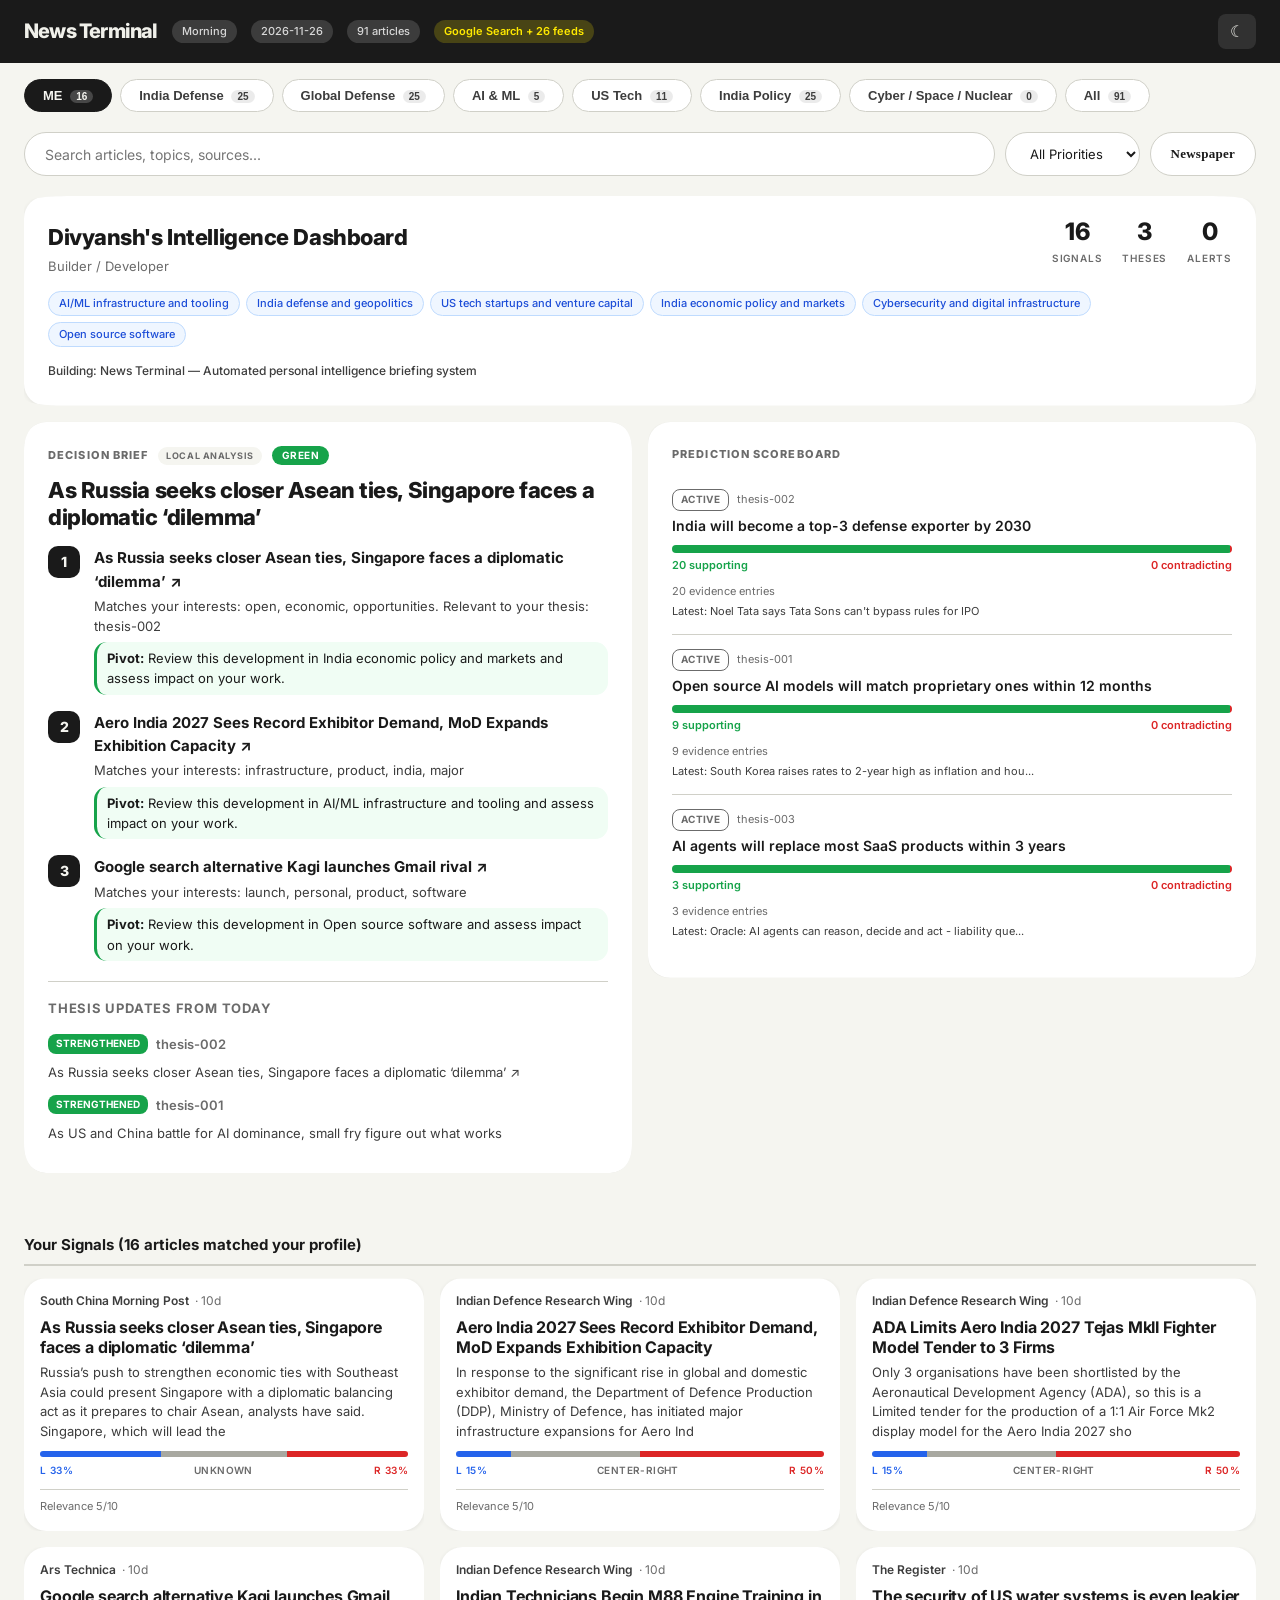
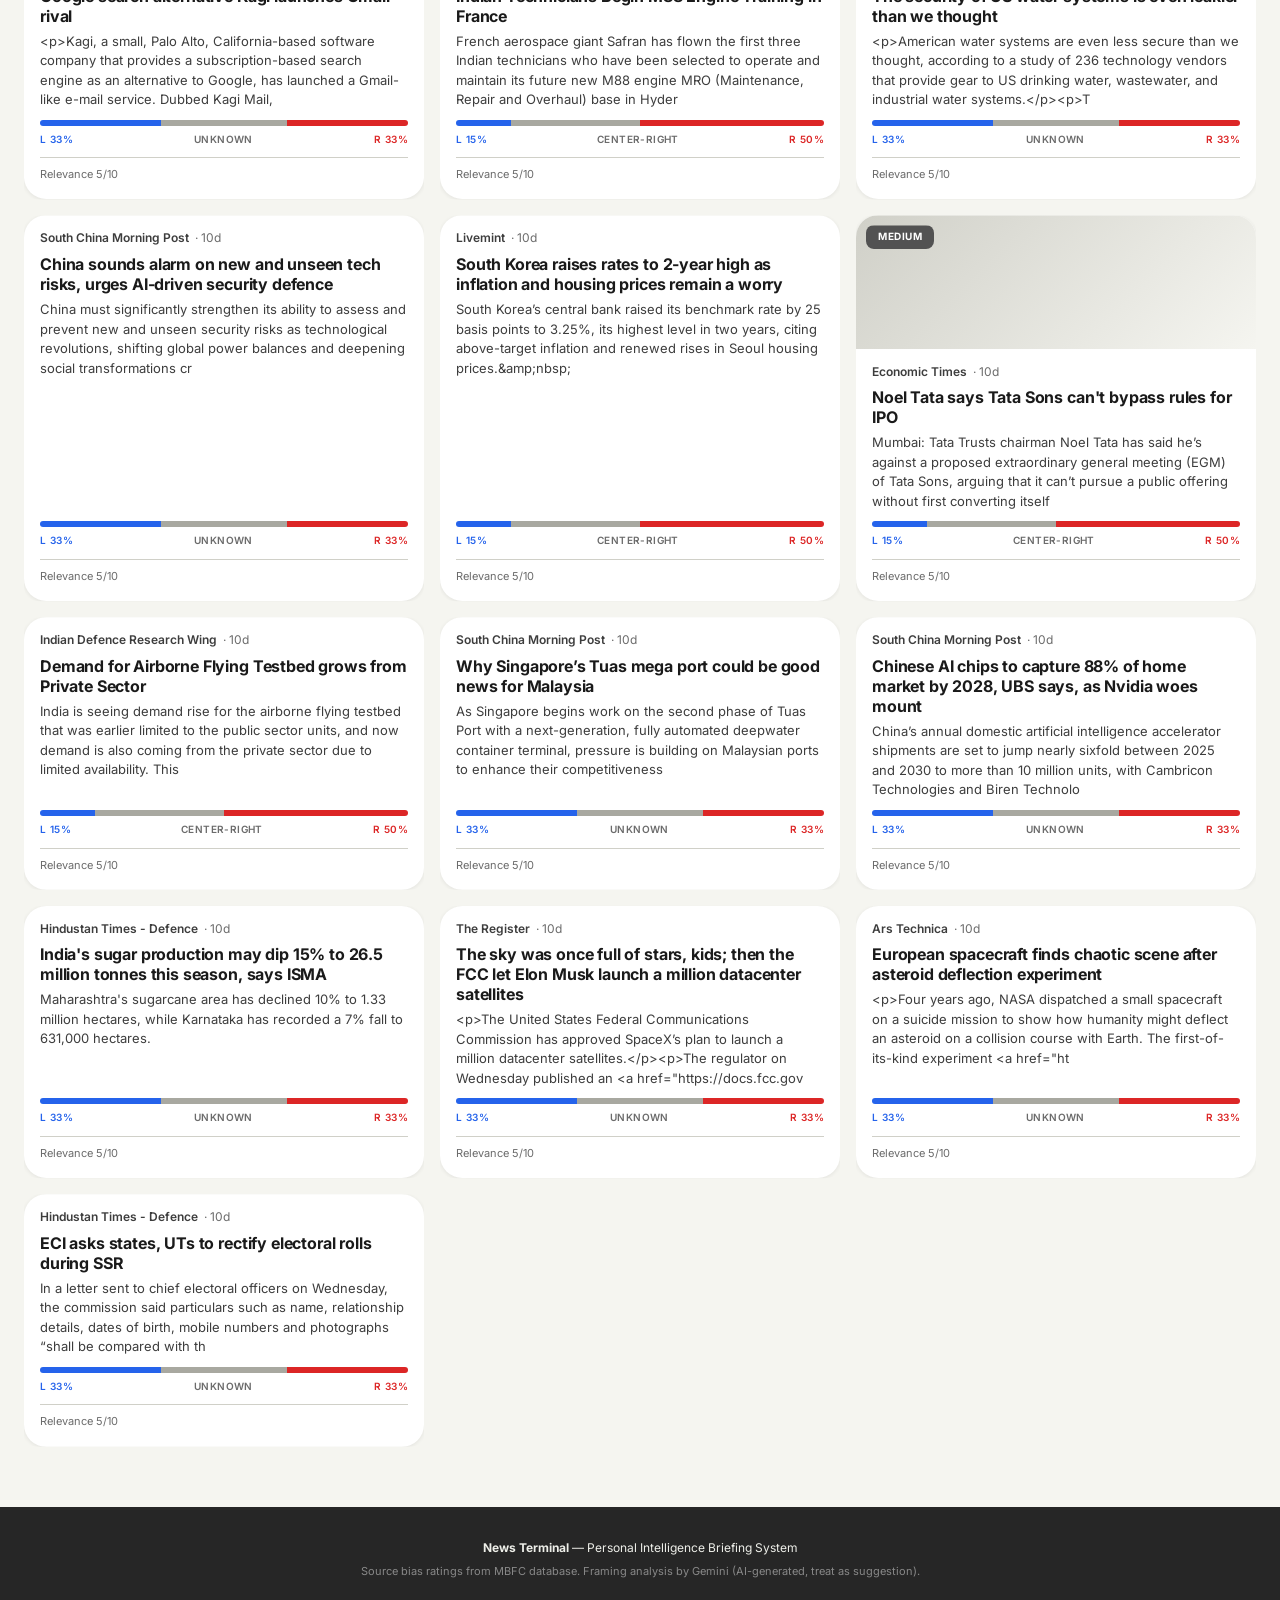
==== commit 83763ead: "deploy: 3d74834f32199b08f7113f3675ec1d09729b3085" ====
--- a/index.html
+++ b/index.html
@@ -3,9 +3,9 @@
 <head>
   <meta charset="utf-8">
   <meta name="viewport" content="width=device-width, initial-scale=1">
-  <title>News Terminal — Evening Briefing</title>
+  <title>News Terminal — Morning Briefing</title>
   <link rel="stylesheet" href="assets/style.css">
-  <meta name="description" content="Personal Intelligence Briefing System — 2026-11-25">
+  <meta name="description" content="Personal Intelligence Briefing System — 2026-11-26">
 </head>
 <body>
   <!-- Squircle (quintic superellipse) clip-path definitions.
@@ -55,9 +55,9 @@
     <div class="header-content">
       <div class="header-left">
         <h1 class="logo">News Terminal</h1>
-        <span class="slot-badge">Evening</span>
-        <span class="date-badge">2026-11-25</span>
-        <span class="count-badge">125 articles</span>
+        <span class="slot-badge">Morning</span>
+        <span class="date-badge">2026-11-26</span>
+        <span class="count-badge">91 articles</span>
         <span class="scan-badge">Google Search + 26 feeds</span>
       </div>
       <div class="header-right">
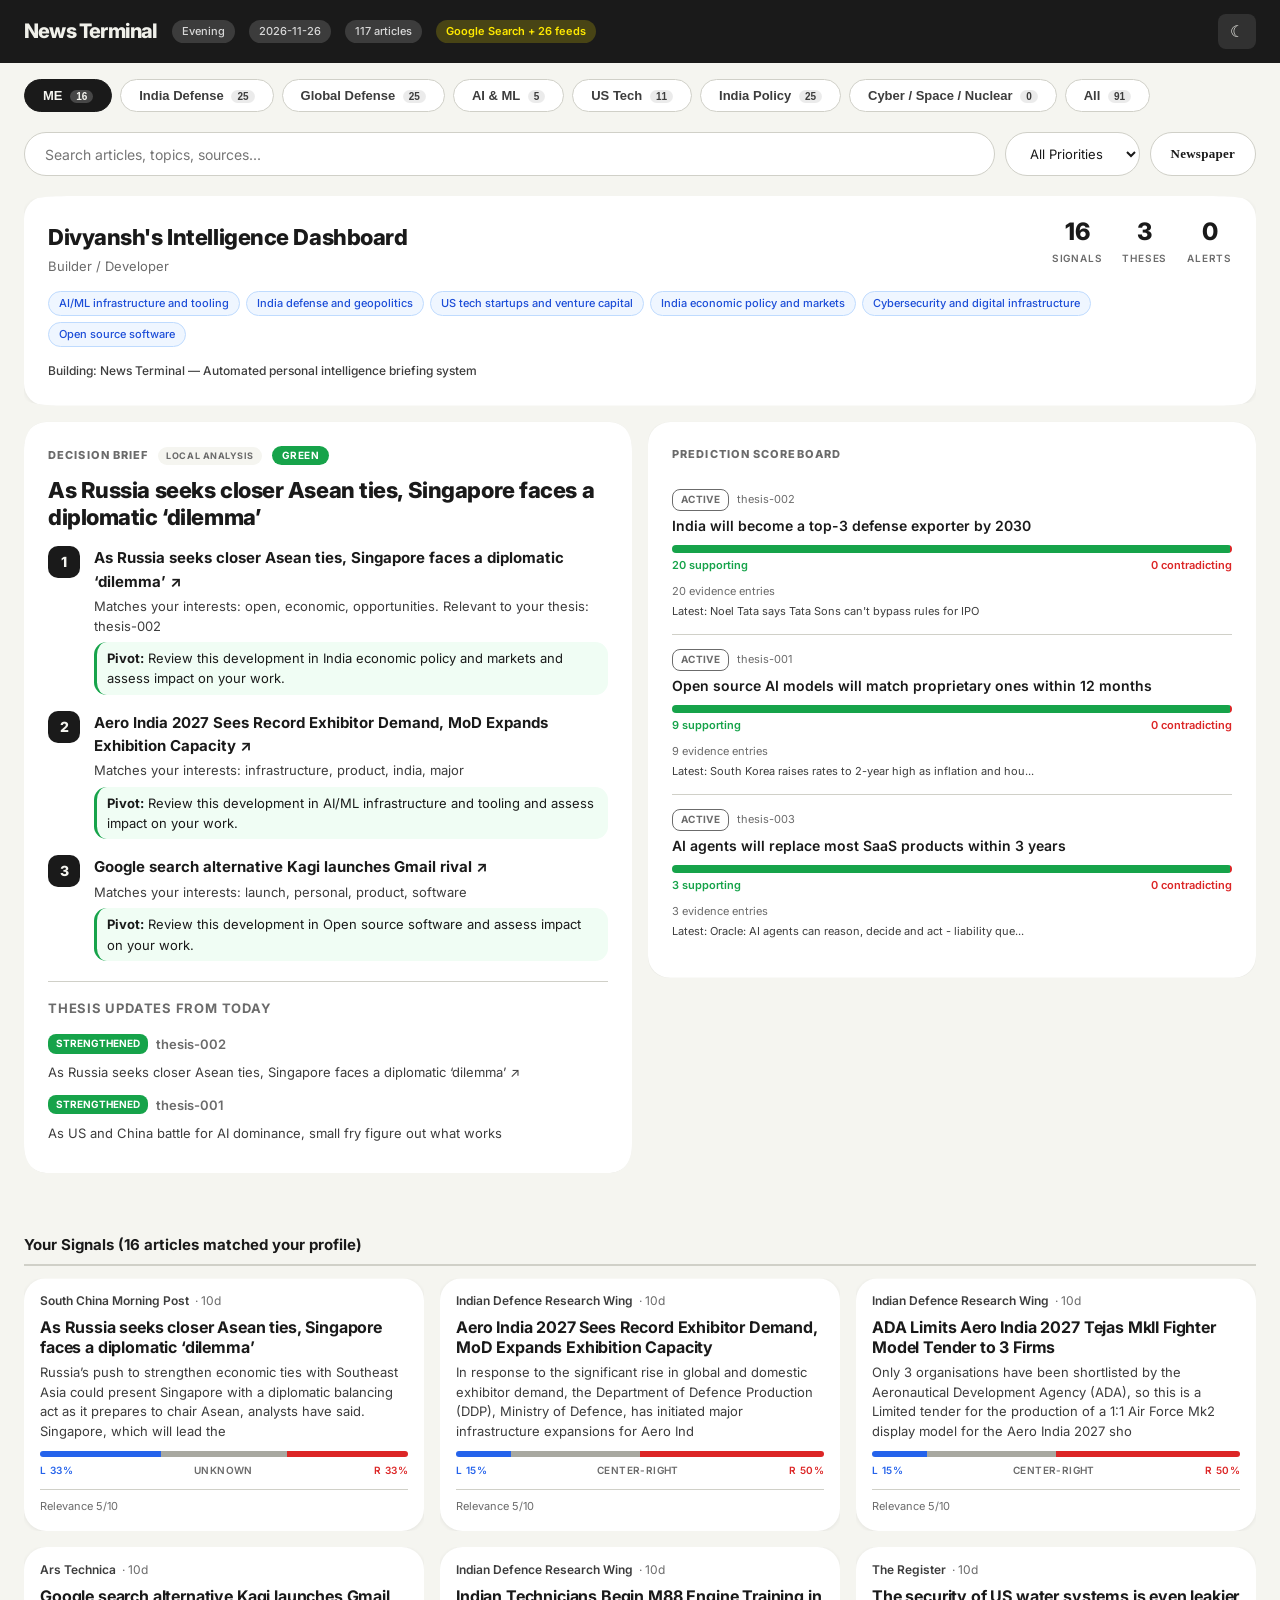
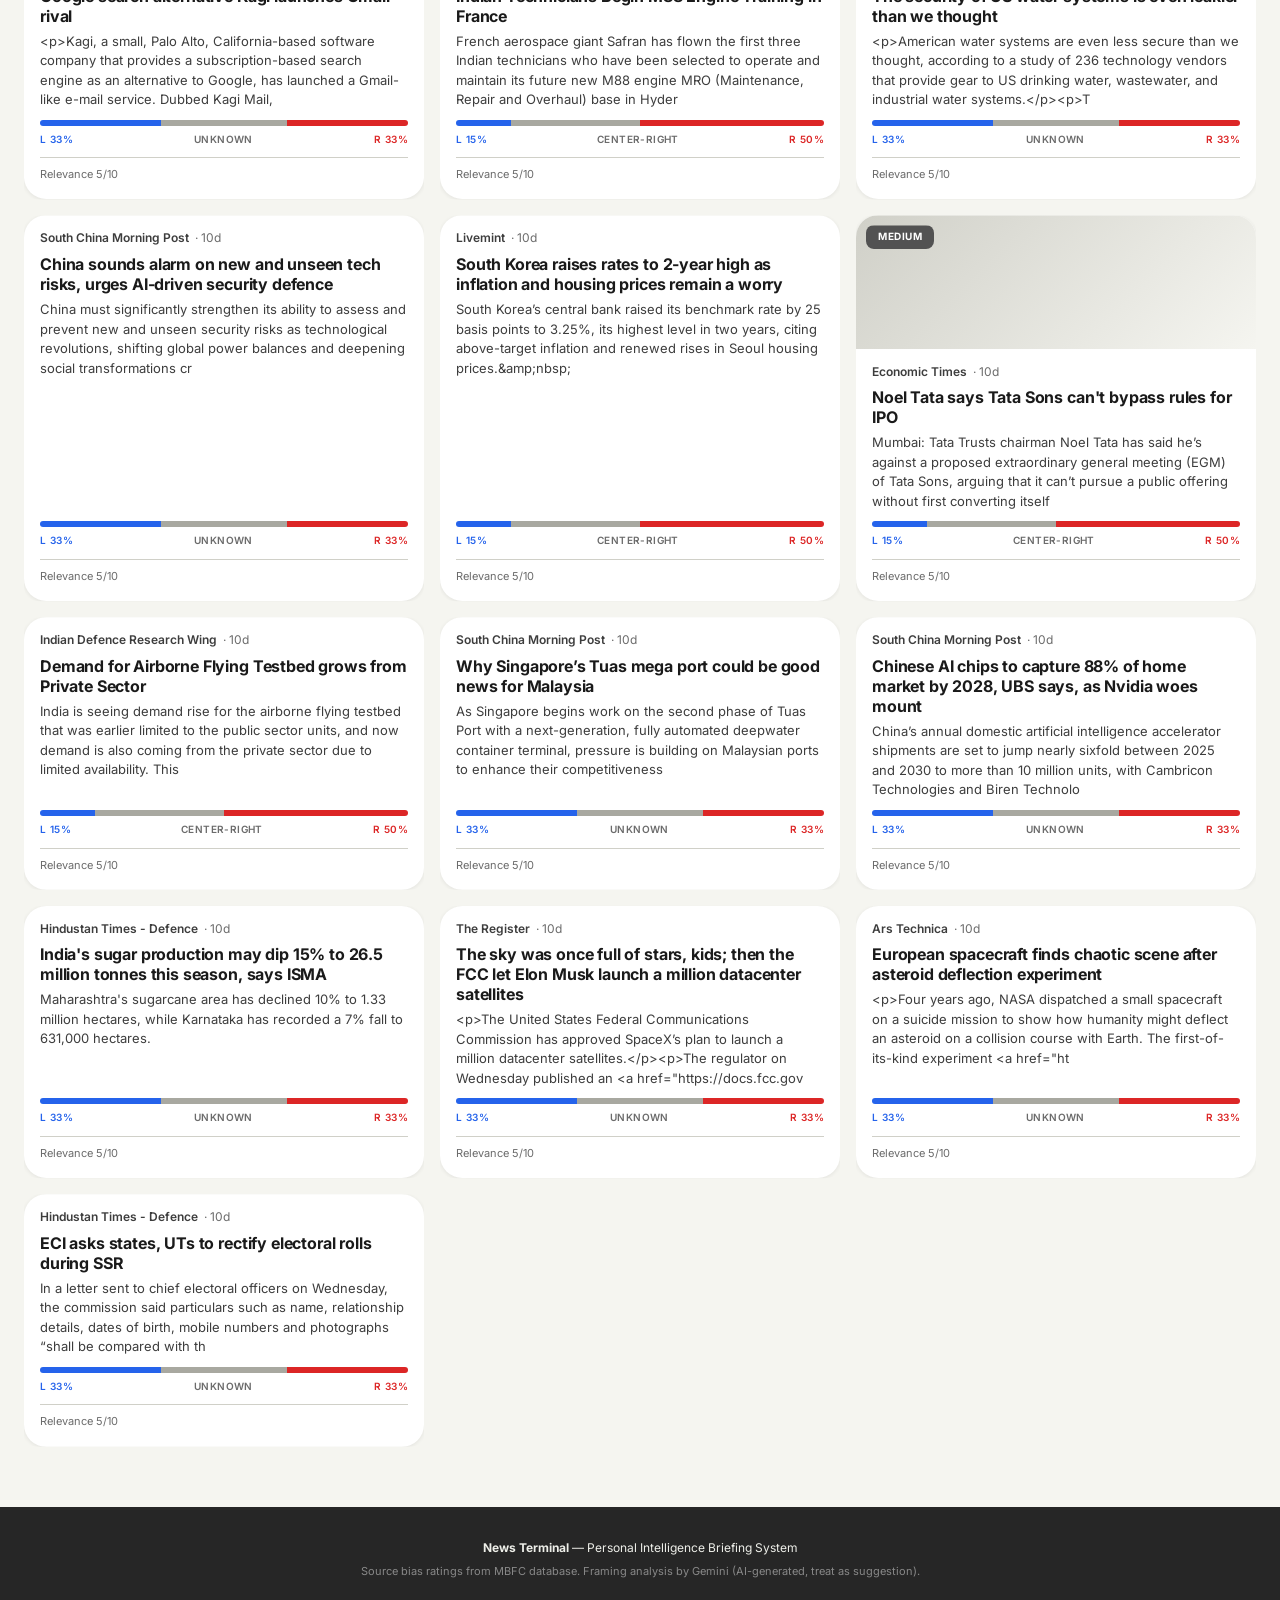
==== commit 0e50fe85: "deploy: 3d74834f32199b08f7113f3675ec1d09729b3085" ====
--- a/index.html
+++ b/index.html
@@ -3,7 +3,7 @@
 <head>
   <meta charset="utf-8">
   <meta name="viewport" content="width=device-width, initial-scale=1">
-  <title>News Terminal — Morning Briefing</title>
+  <title>News Terminal — Evening Briefing</title>
   <link rel="stylesheet" href="assets/style.css">
   <meta name="description" content="Personal Intelligence Briefing System — 2026-11-26">
 </head>
@@ -55,9 +55,9 @@
     <div class="header-content">
       <div class="header-left">
         <h1 class="logo">News Terminal</h1>
-        <span class="slot-badge">Morning</span>
+        <span class="slot-badge">Evening</span>
         <span class="date-badge">2026-11-26</span>
-        <span class="count-badge">91 articles</span>
+        <span class="count-badge">117 articles</span>
         <span class="scan-badge">Google Search + 26 feeds</span>
       </div>
       <div class="header-right">
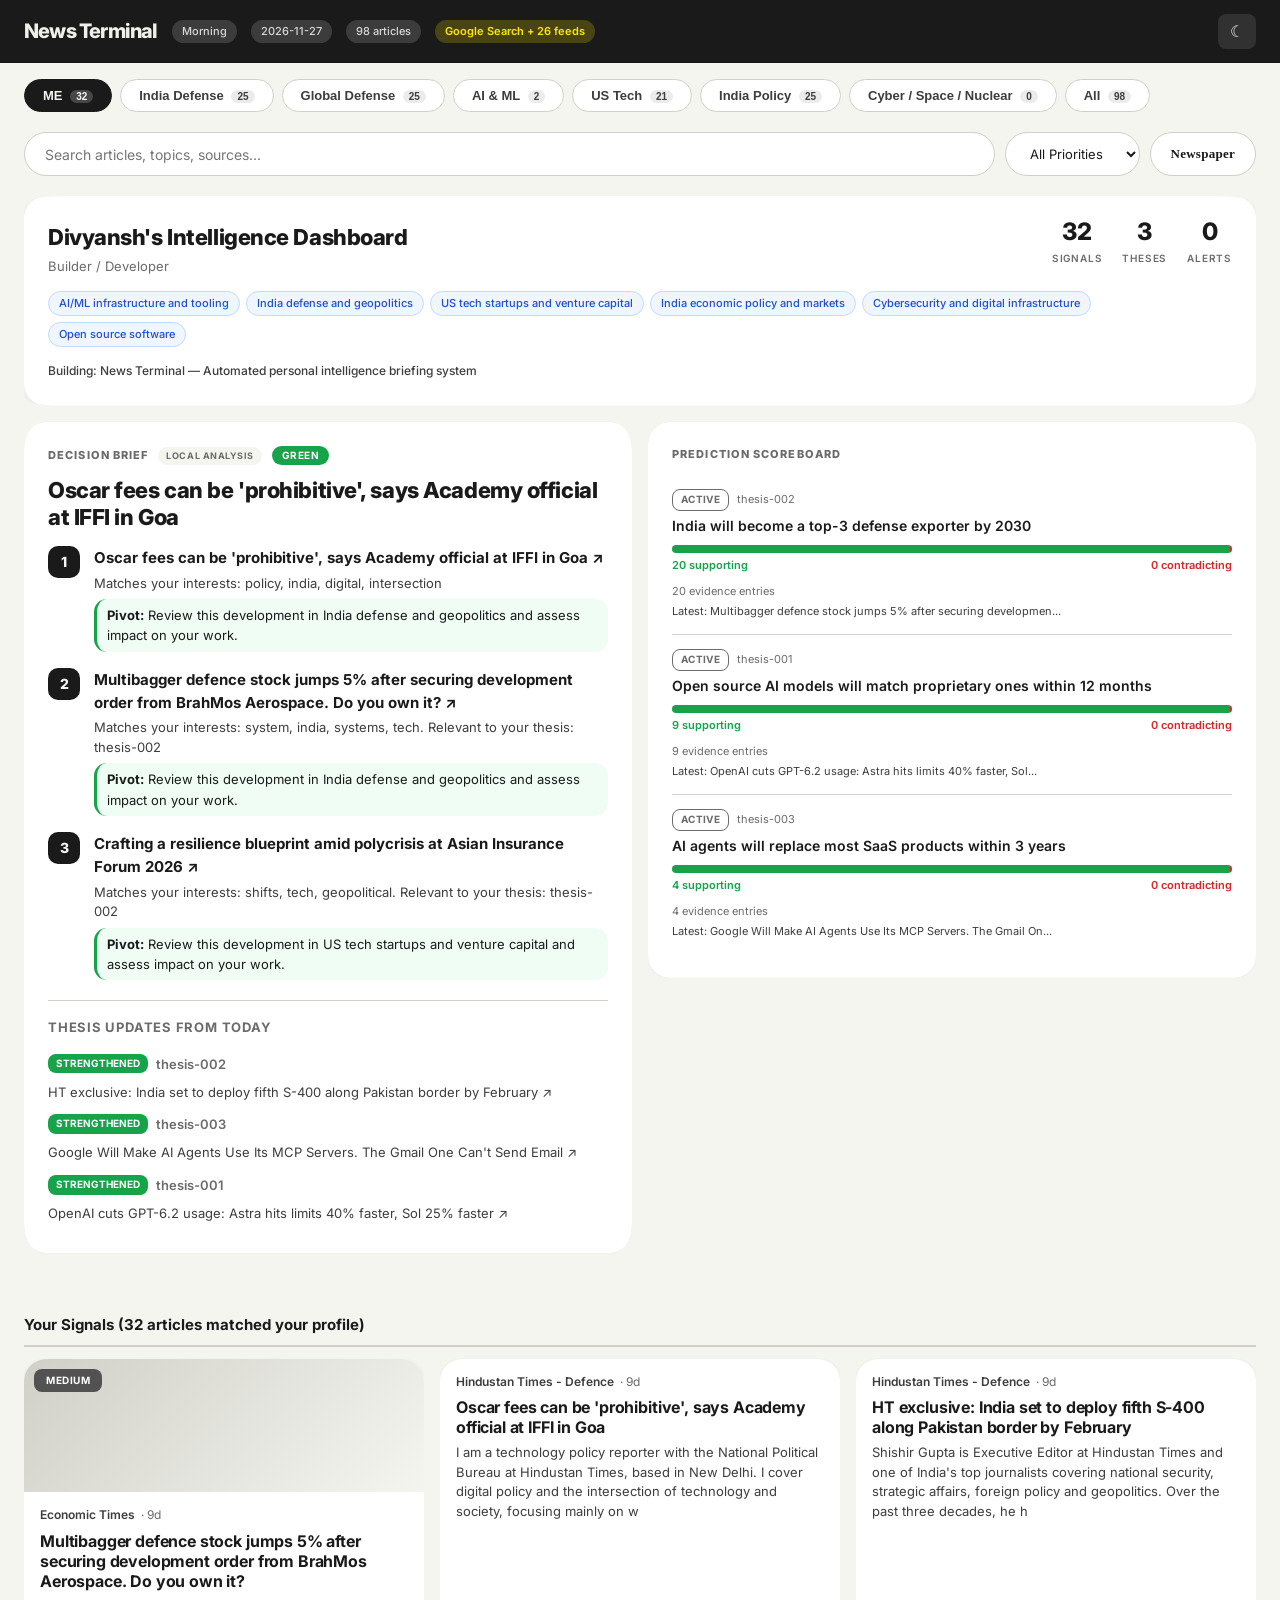
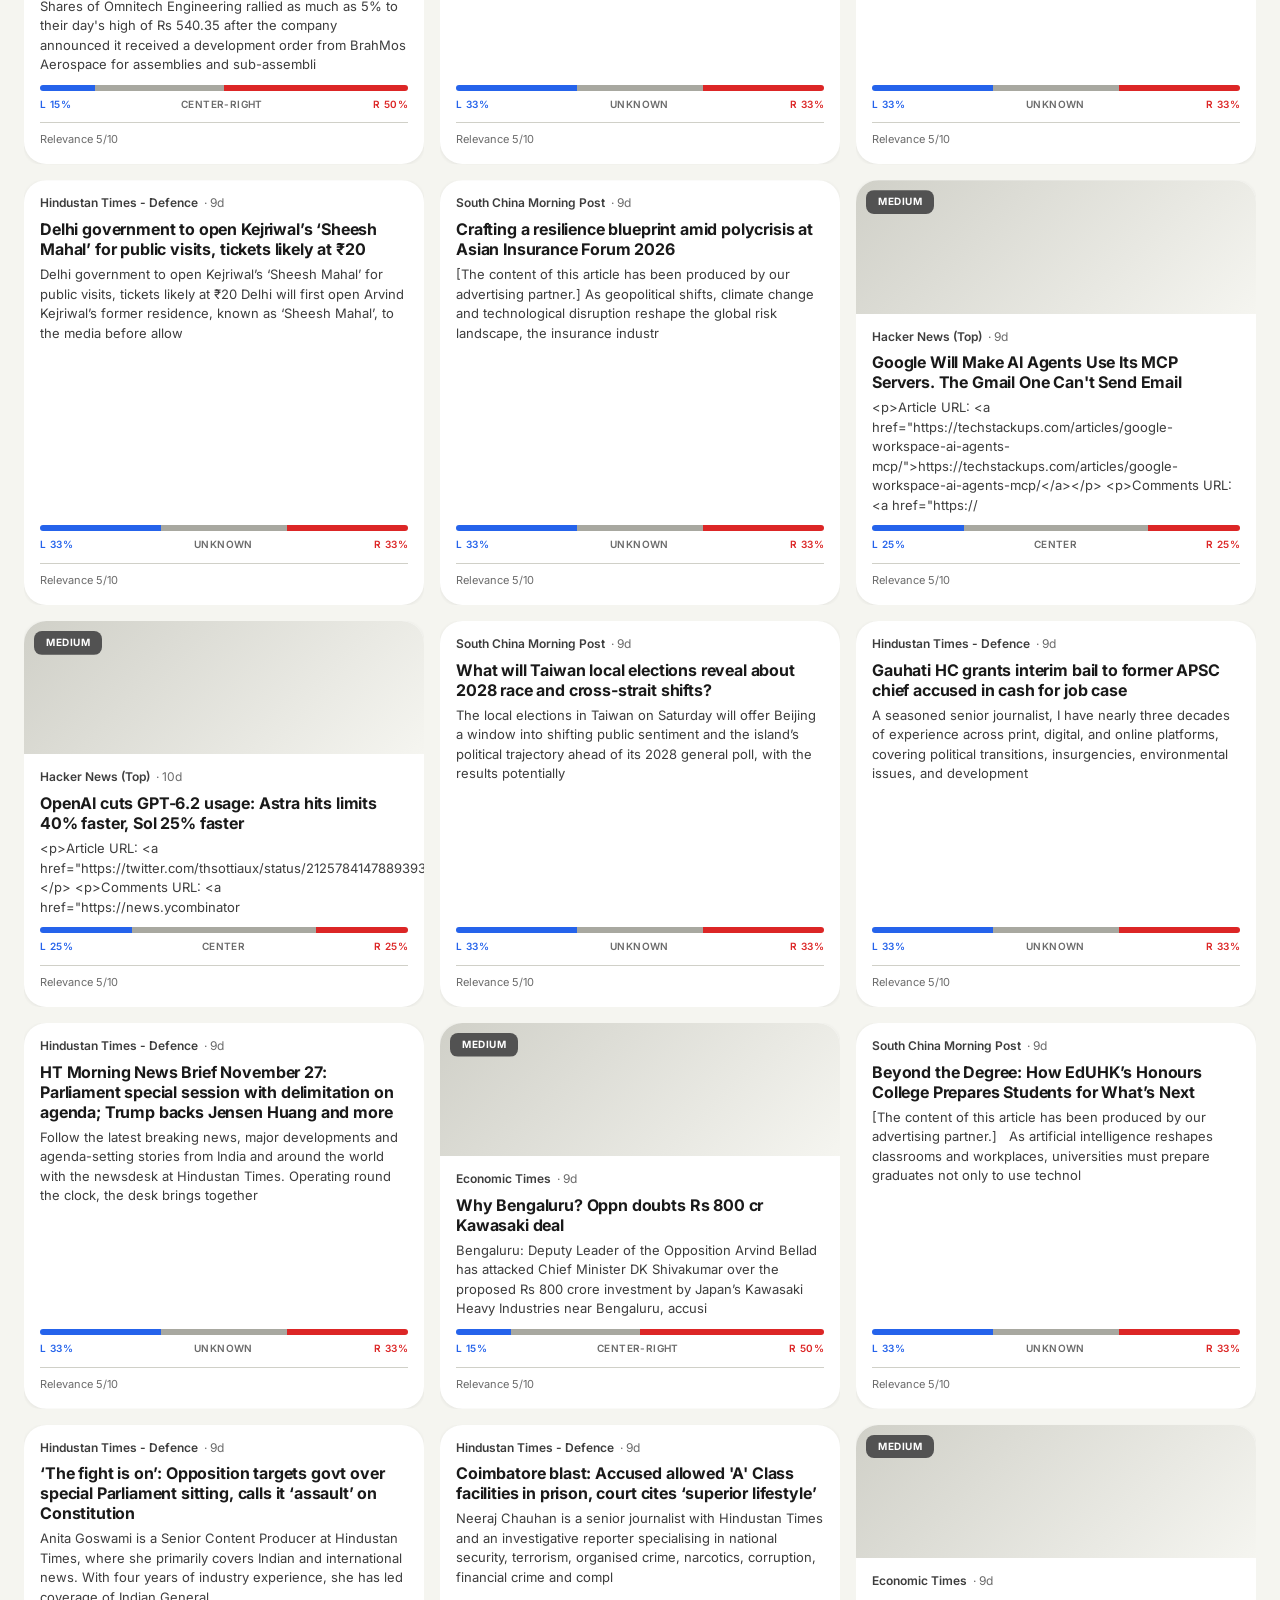
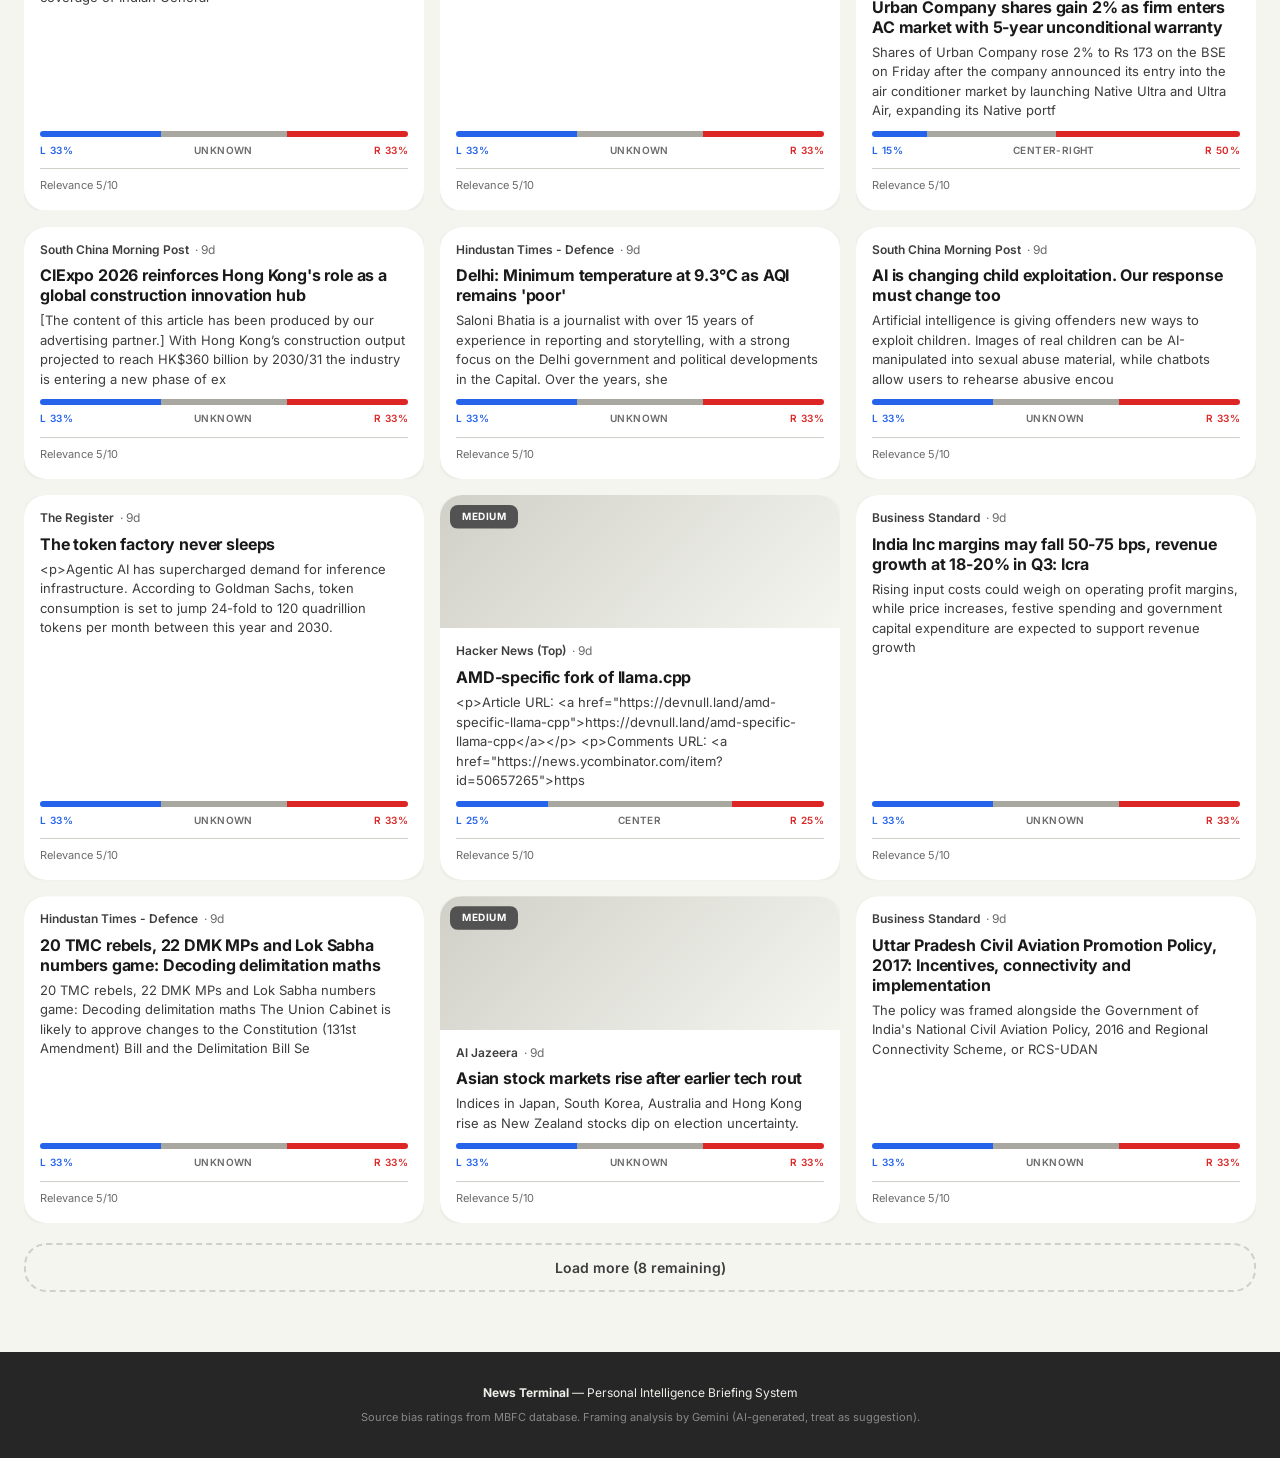
==== commit 97446ec9: "deploy: 3d74834f32199b08f7113f3675ec1d09729b3085" ====
--- a/index.html
+++ b/index.html
@@ -3,9 +3,9 @@
 <head>
   <meta charset="utf-8">
   <meta name="viewport" content="width=device-width, initial-scale=1">
-  <title>News Terminal — Evening Briefing</title>
+  <title>News Terminal — Morning Briefing</title>
   <link rel="stylesheet" href="assets/style.css">
-  <meta name="description" content="Personal Intelligence Briefing System — 2026-11-26">
+  <meta name="description" content="Personal Intelligence Briefing System — 2026-11-27">
 </head>
 <body>
   <!-- Squircle (quintic superellipse) clip-path definitions.
@@ -55,9 +55,9 @@
     <div class="header-content">
       <div class="header-left">
         <h1 class="logo">News Terminal</h1>
-        <span class="slot-badge">Evening</span>
-        <span class="date-badge">2026-11-26</span>
-        <span class="count-badge">117 articles</span>
+        <span class="slot-badge">Morning</span>
+        <span class="date-badge">2026-11-27</span>
+        <span class="count-badge">98 articles</span>
         <span class="scan-badge">Google Search + 26 feeds</span>
       </div>
       <div class="header-right">
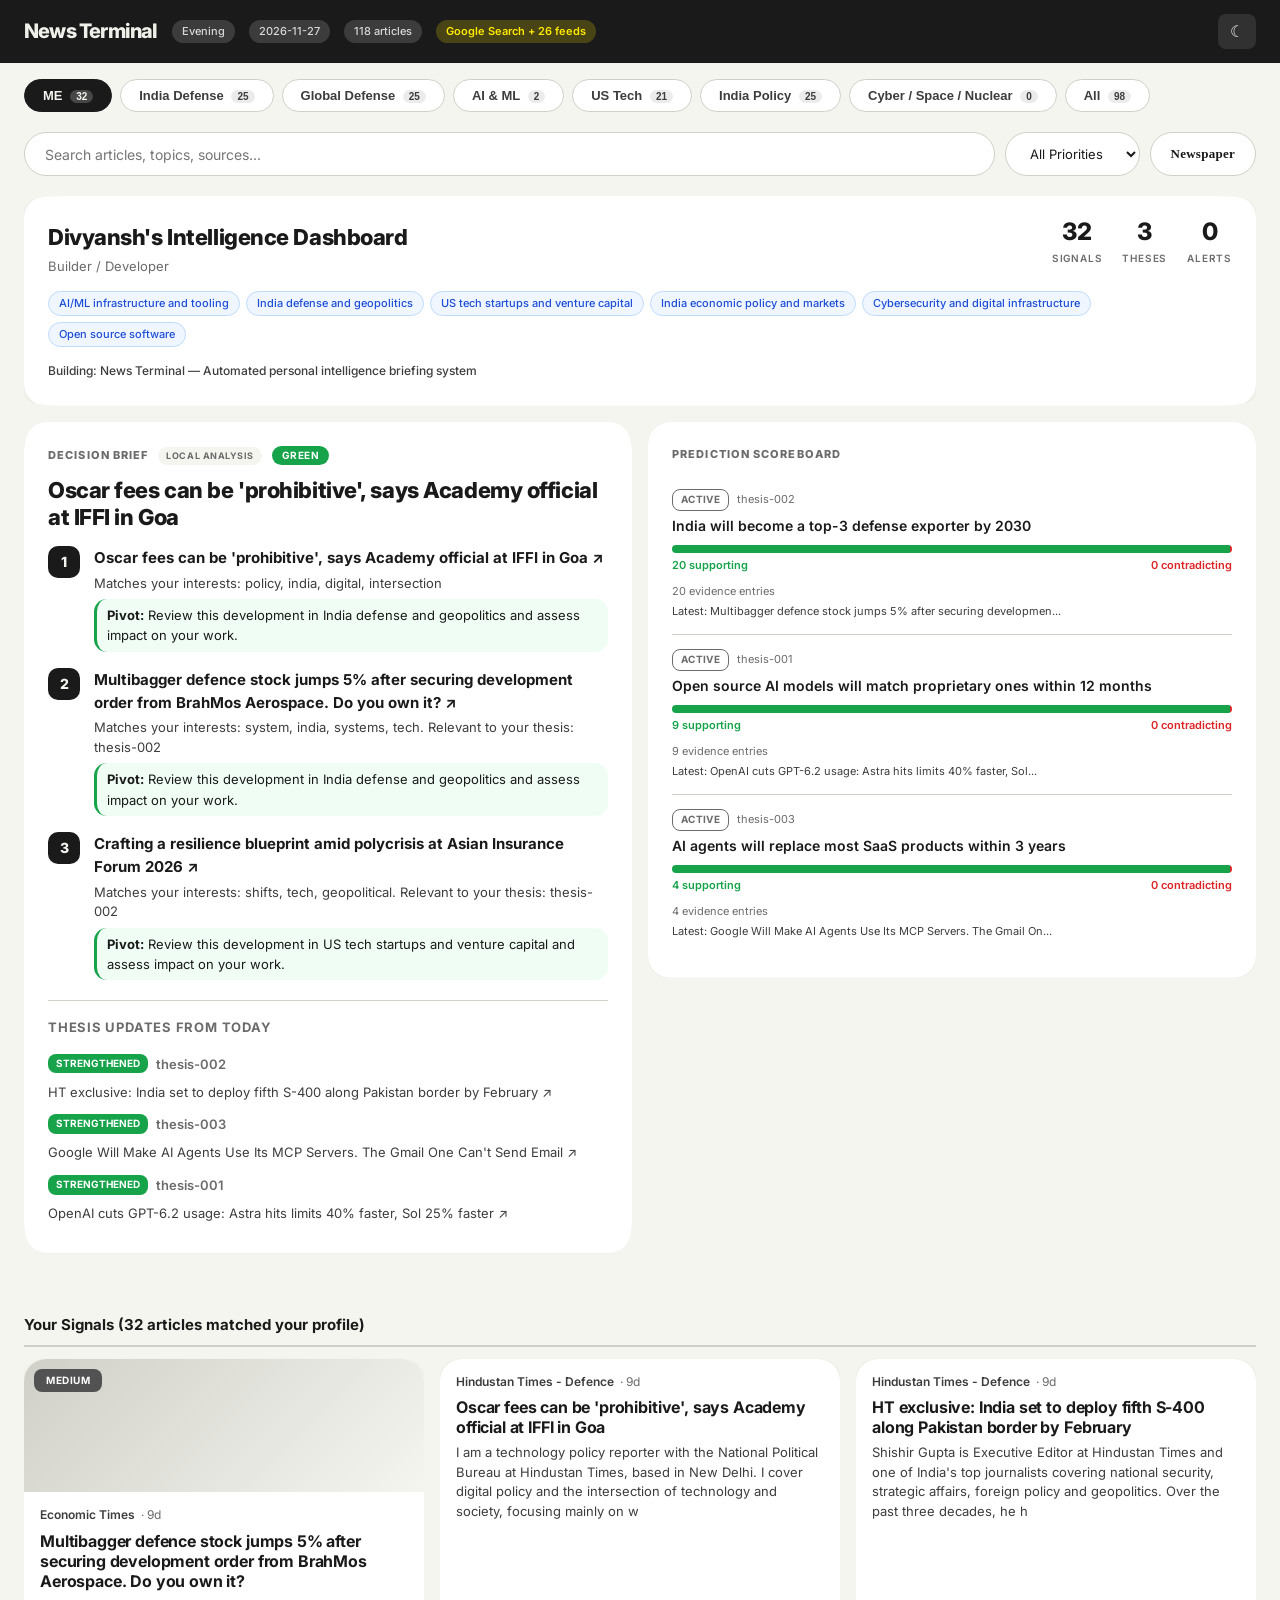
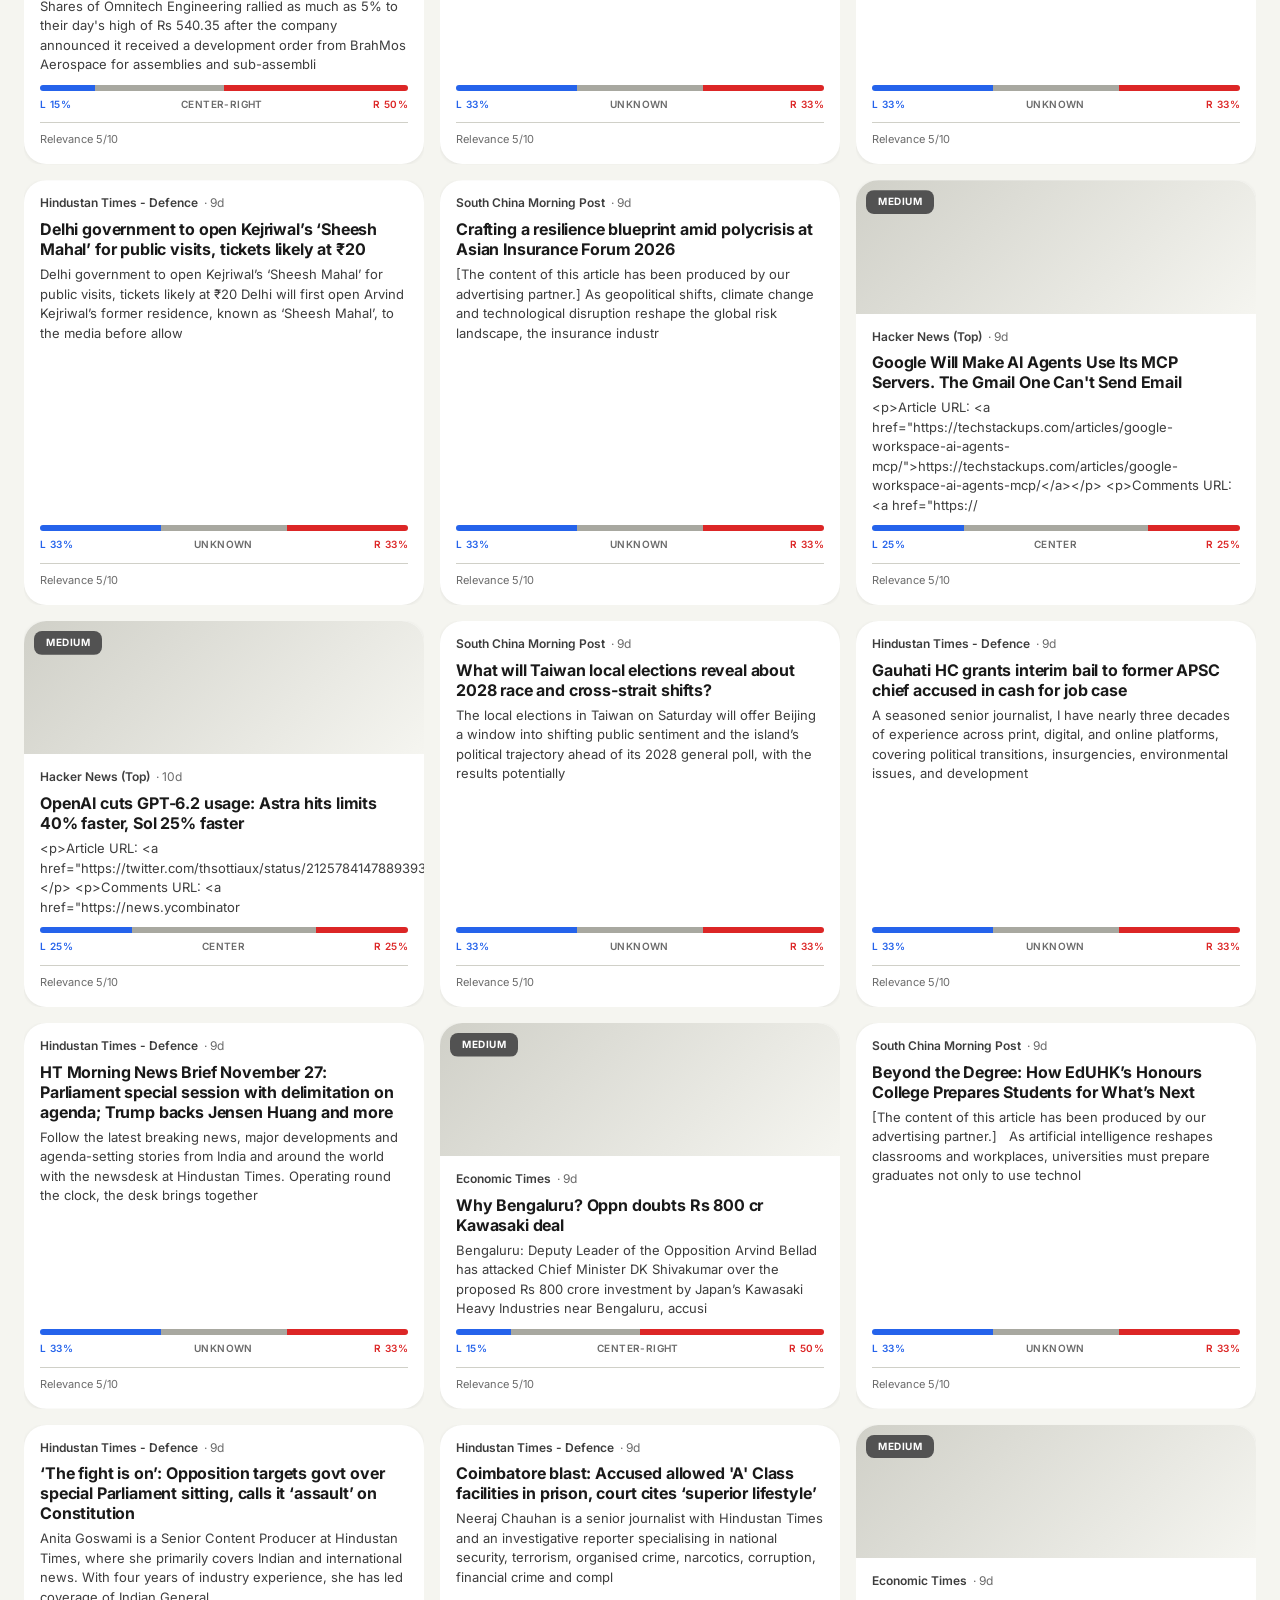
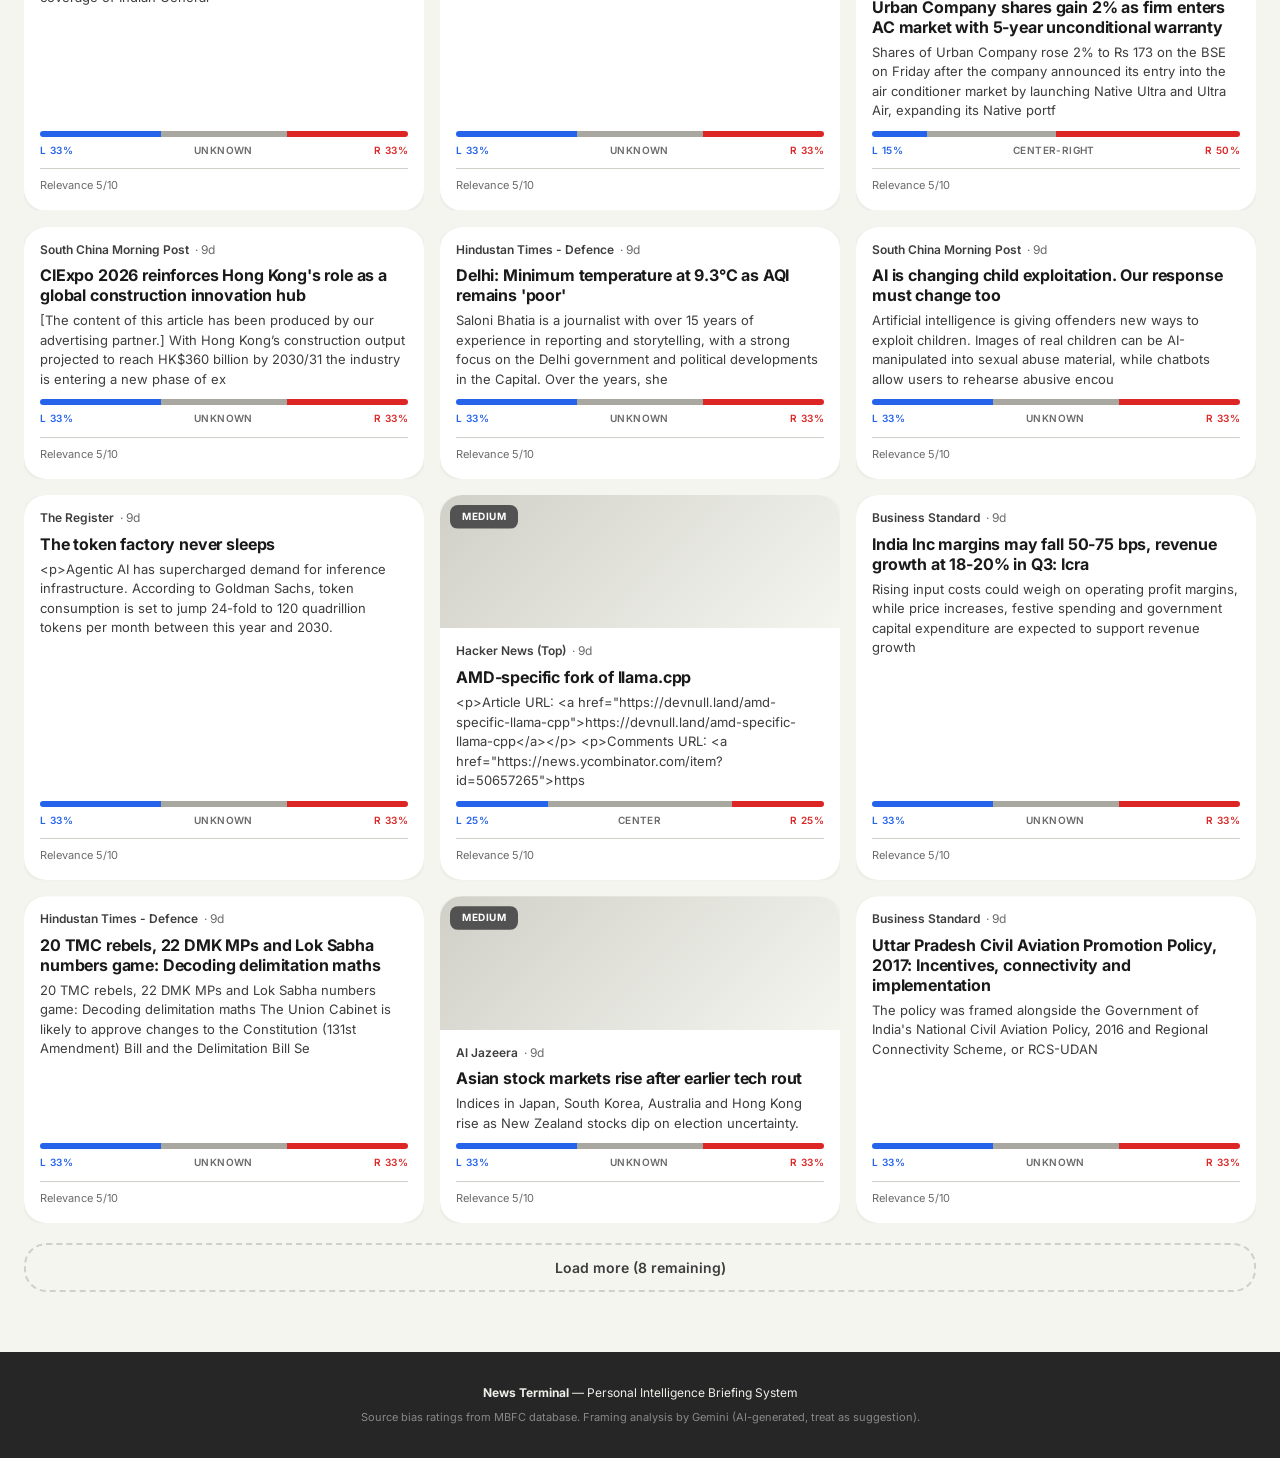
==== commit 3ea9806a: "deploy: 3d74834f32199b08f7113f3675ec1d09729b3085" ====
--- a/index.html
+++ b/index.html
@@ -3,7 +3,7 @@
 <head>
   <meta charset="utf-8">
   <meta name="viewport" content="width=device-width, initial-scale=1">
-  <title>News Terminal — Morning Briefing</title>
+  <title>News Terminal — Evening Briefing</title>
   <link rel="stylesheet" href="assets/style.css">
   <meta name="description" content="Personal Intelligence Briefing System — 2026-11-27">
 </head>
@@ -55,9 +55,9 @@
     <div class="header-content">
       <div class="header-left">
         <h1 class="logo">News Terminal</h1>
-        <span class="slot-badge">Morning</span>
+        <span class="slot-badge">Evening</span>
         <span class="date-badge">2026-11-27</span>
-        <span class="count-badge">98 articles</span>
+        <span class="count-badge">118 articles</span>
         <span class="scan-badge">Google Search + 26 feeds</span>
       </div>
       <div class="header-right">
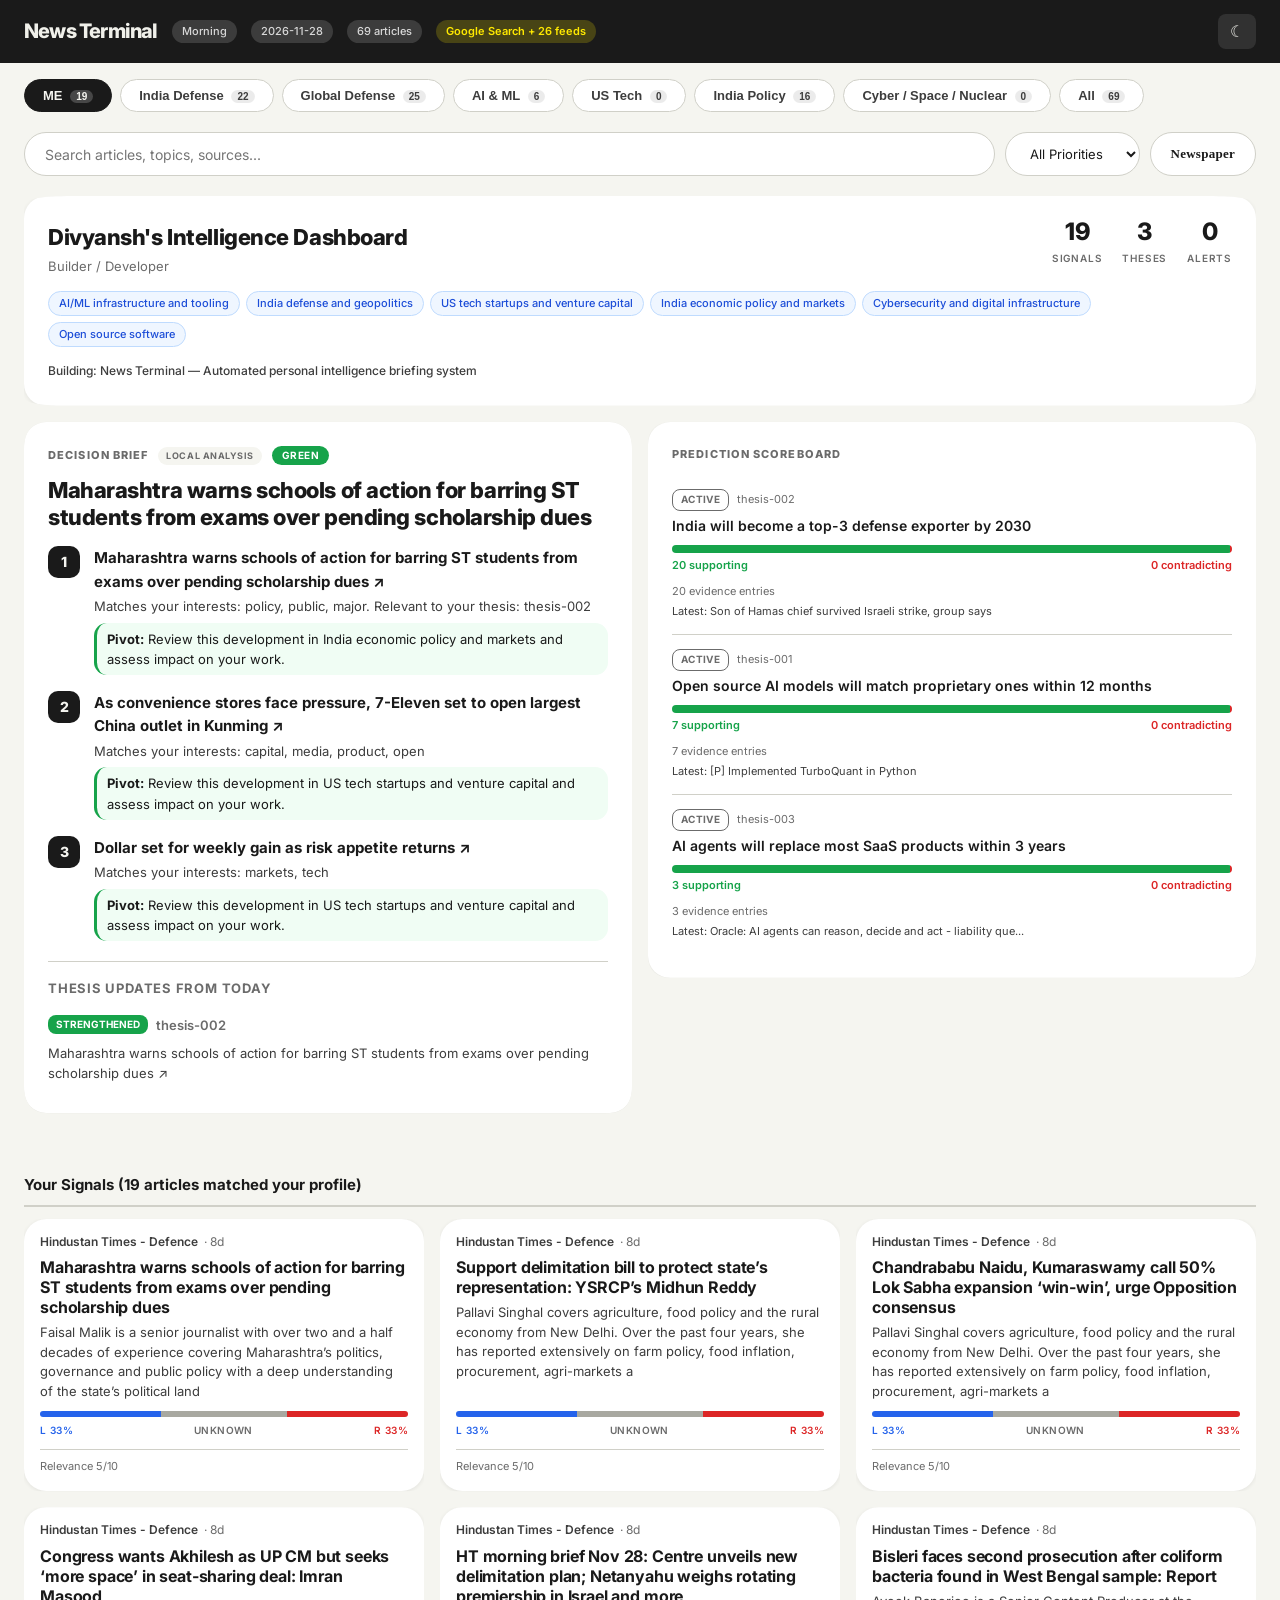
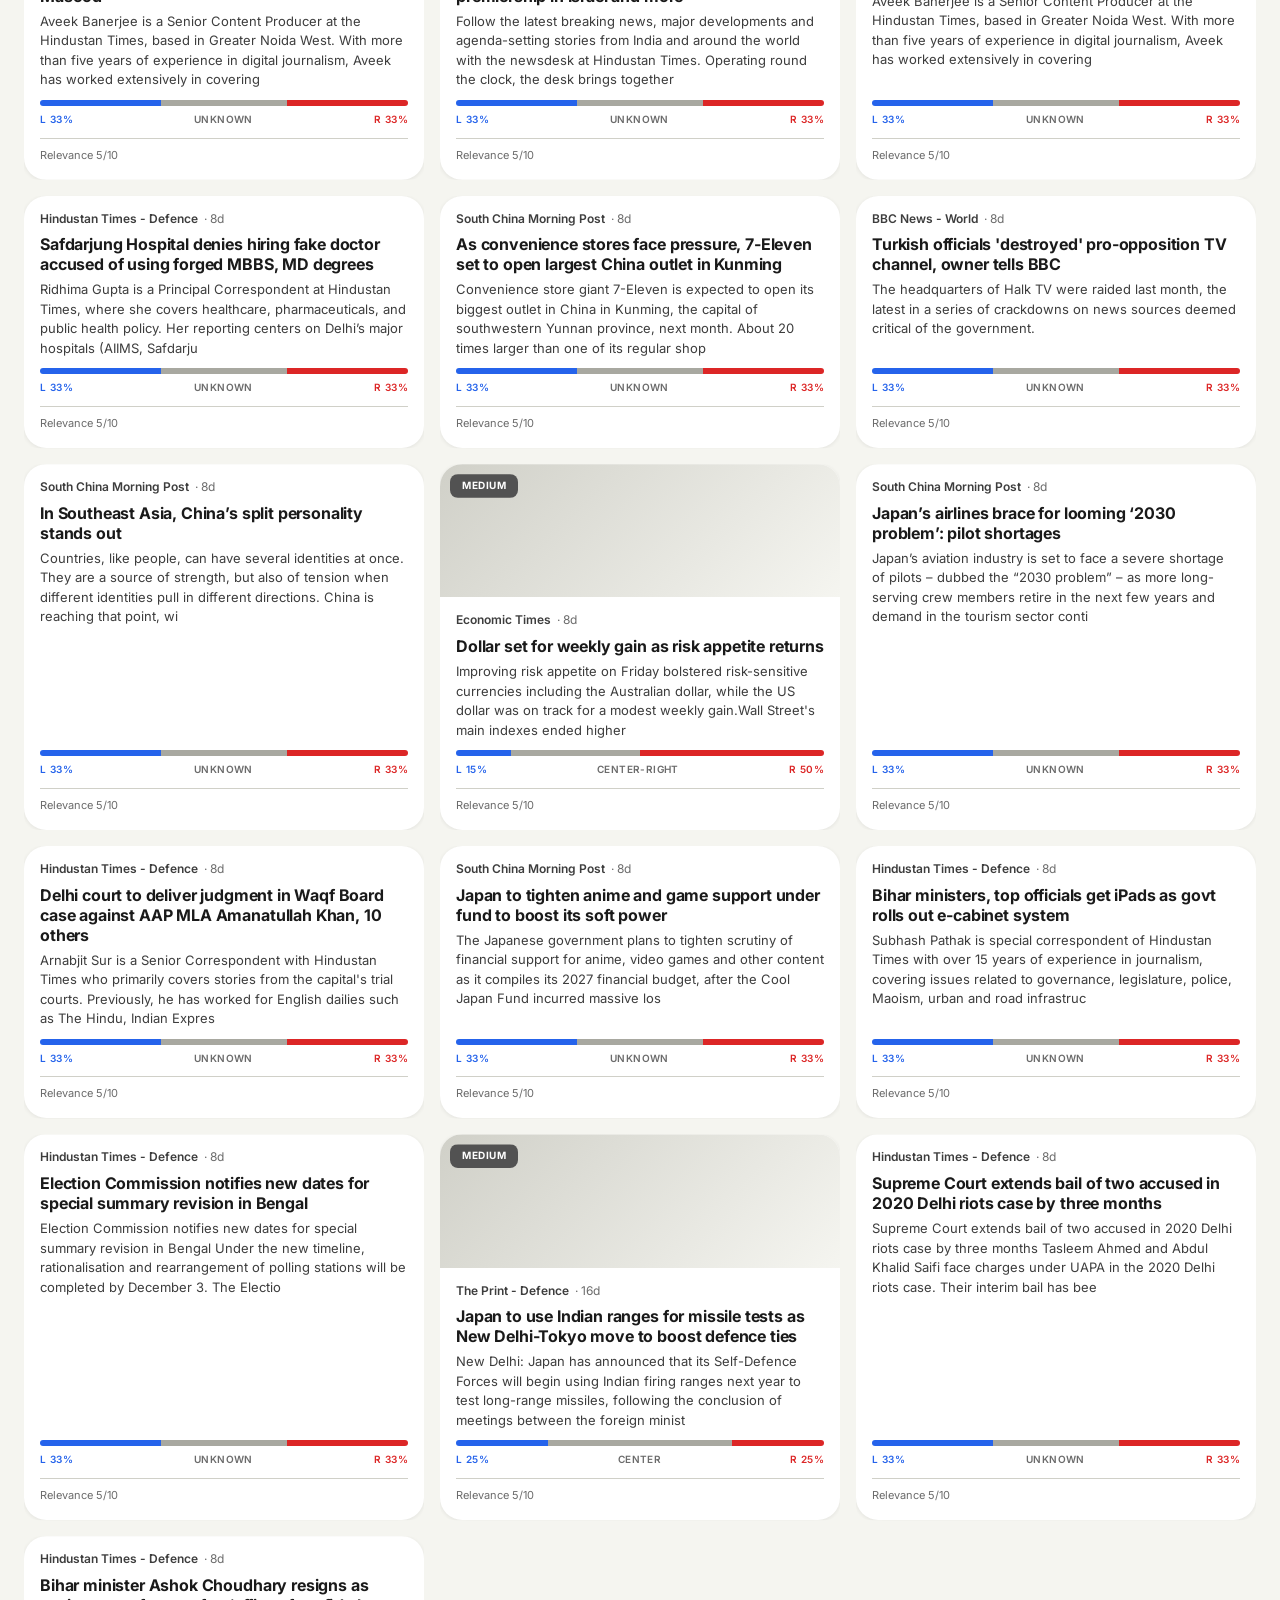
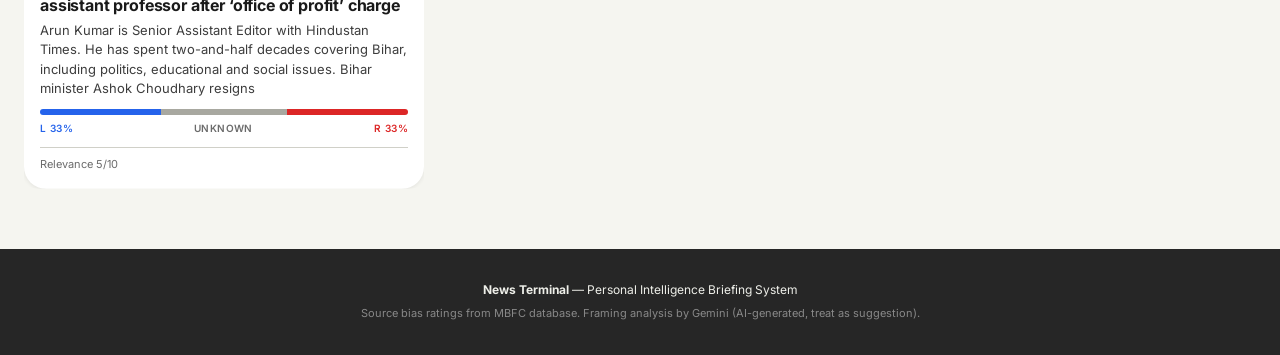
==== commit 7434e341: "deploy: 3d74834f32199b08f7113f3675ec1d09729b3085" ====
--- a/index.html
+++ b/index.html
@@ -3,9 +3,9 @@
 <head>
   <meta charset="utf-8">
   <meta name="viewport" content="width=device-width, initial-scale=1">
-  <title>News Terminal — Evening Briefing</title>
+  <title>News Terminal — Morning Briefing</title>
   <link rel="stylesheet" href="assets/style.css">
-  <meta name="description" content="Personal Intelligence Briefing System — 2026-11-27">
+  <meta name="description" content="Personal Intelligence Briefing System — 2026-11-28">
 </head>
 <body>
   <!-- Squircle (quintic superellipse) clip-path definitions.
@@ -55,9 +55,9 @@
     <div class="header-content">
       <div class="header-left">
         <h1 class="logo">News Terminal</h1>
-        <span class="slot-badge">Evening</span>
-        <span class="date-badge">2026-11-27</span>
-        <span class="count-badge">118 articles</span>
+        <span class="slot-badge">Morning</span>
+        <span class="date-badge">2026-11-28</span>
+        <span class="count-badge">69 articles</span>
         <span class="scan-badge">Google Search + 26 feeds</span>
       </div>
       <div class="header-right">
